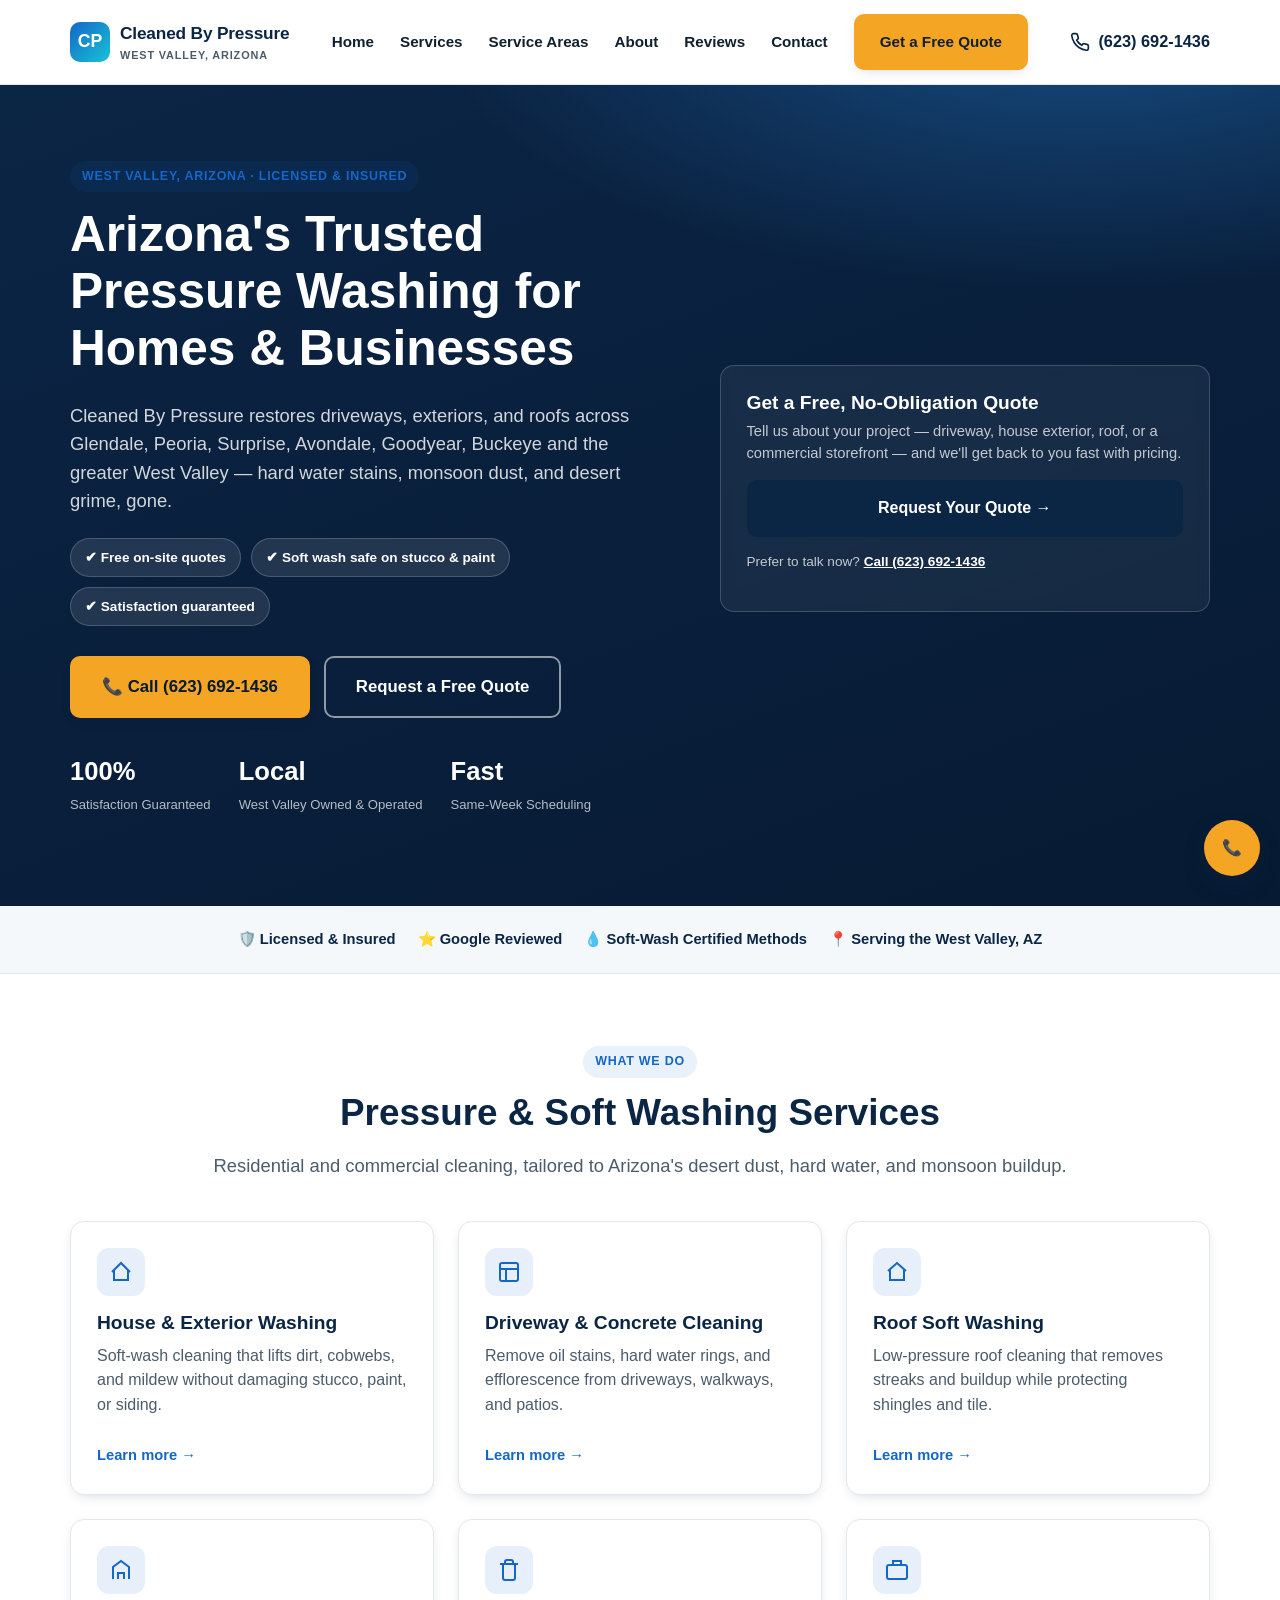
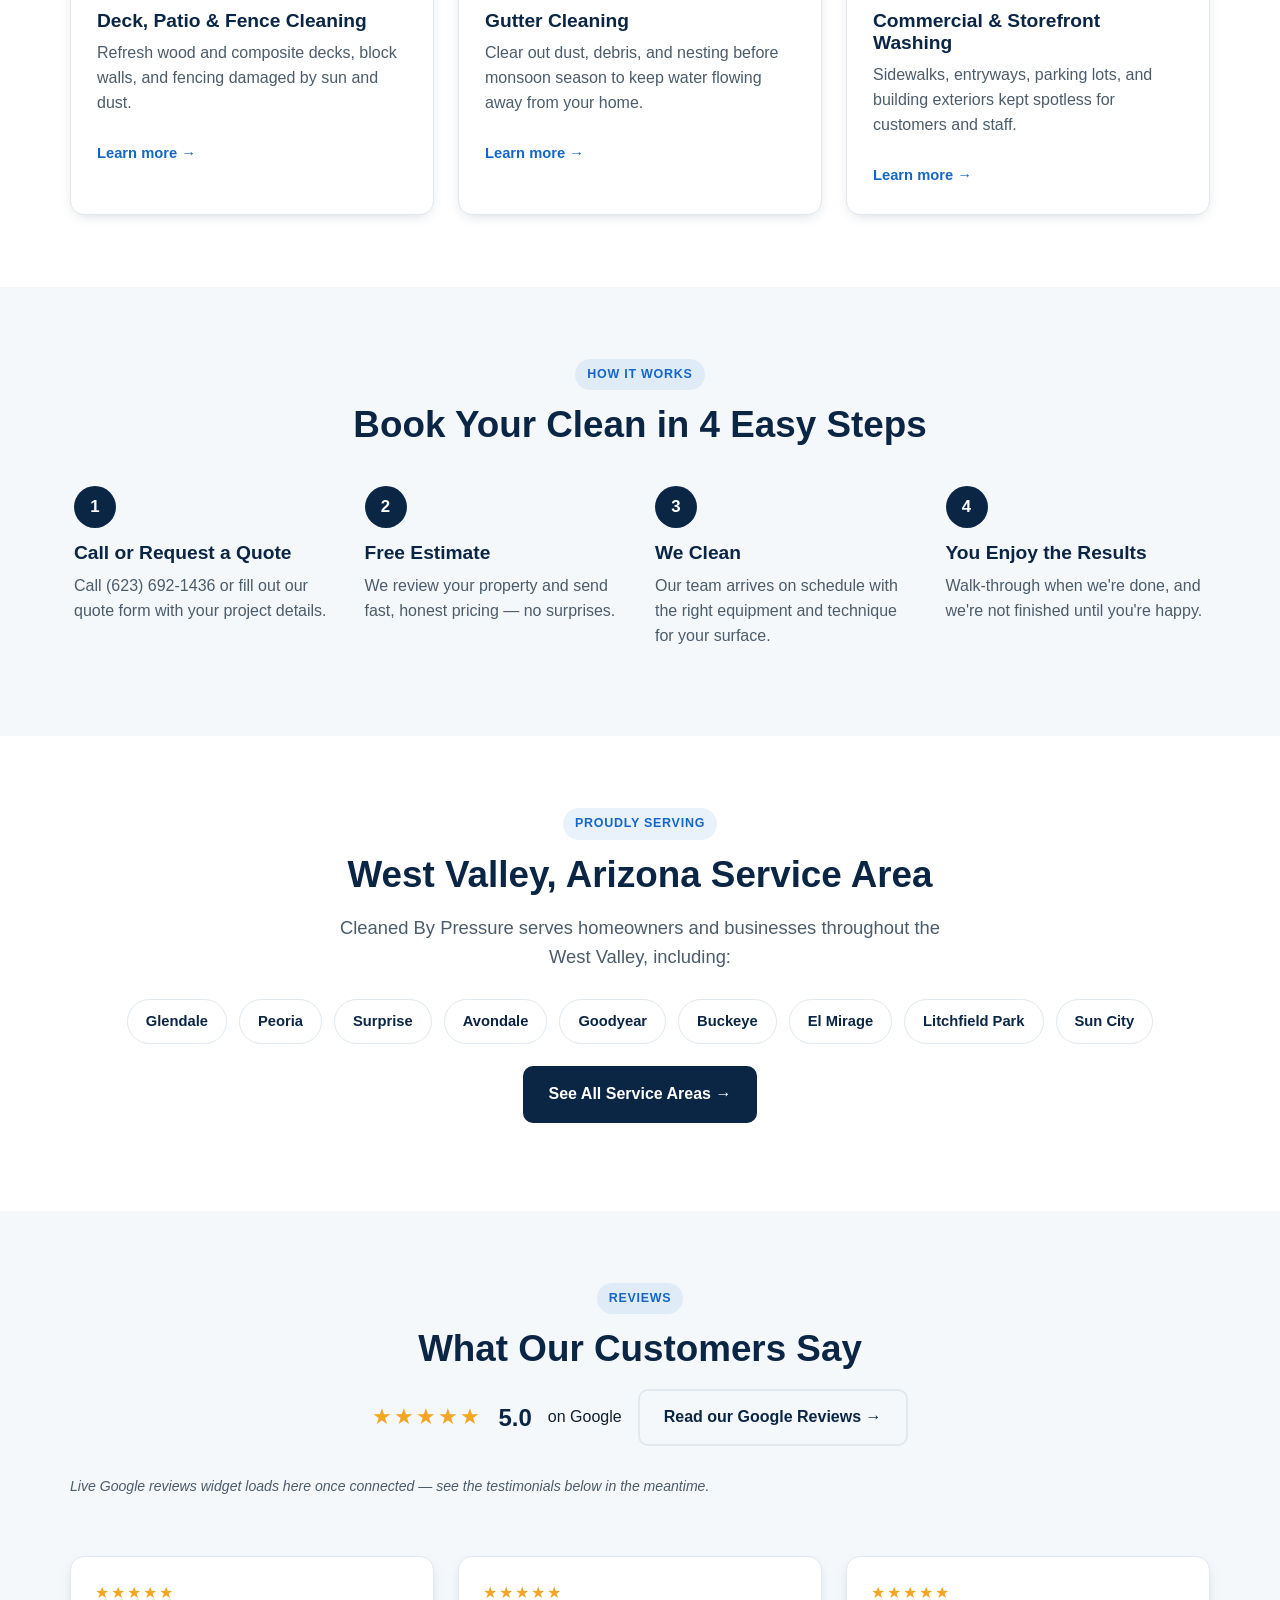
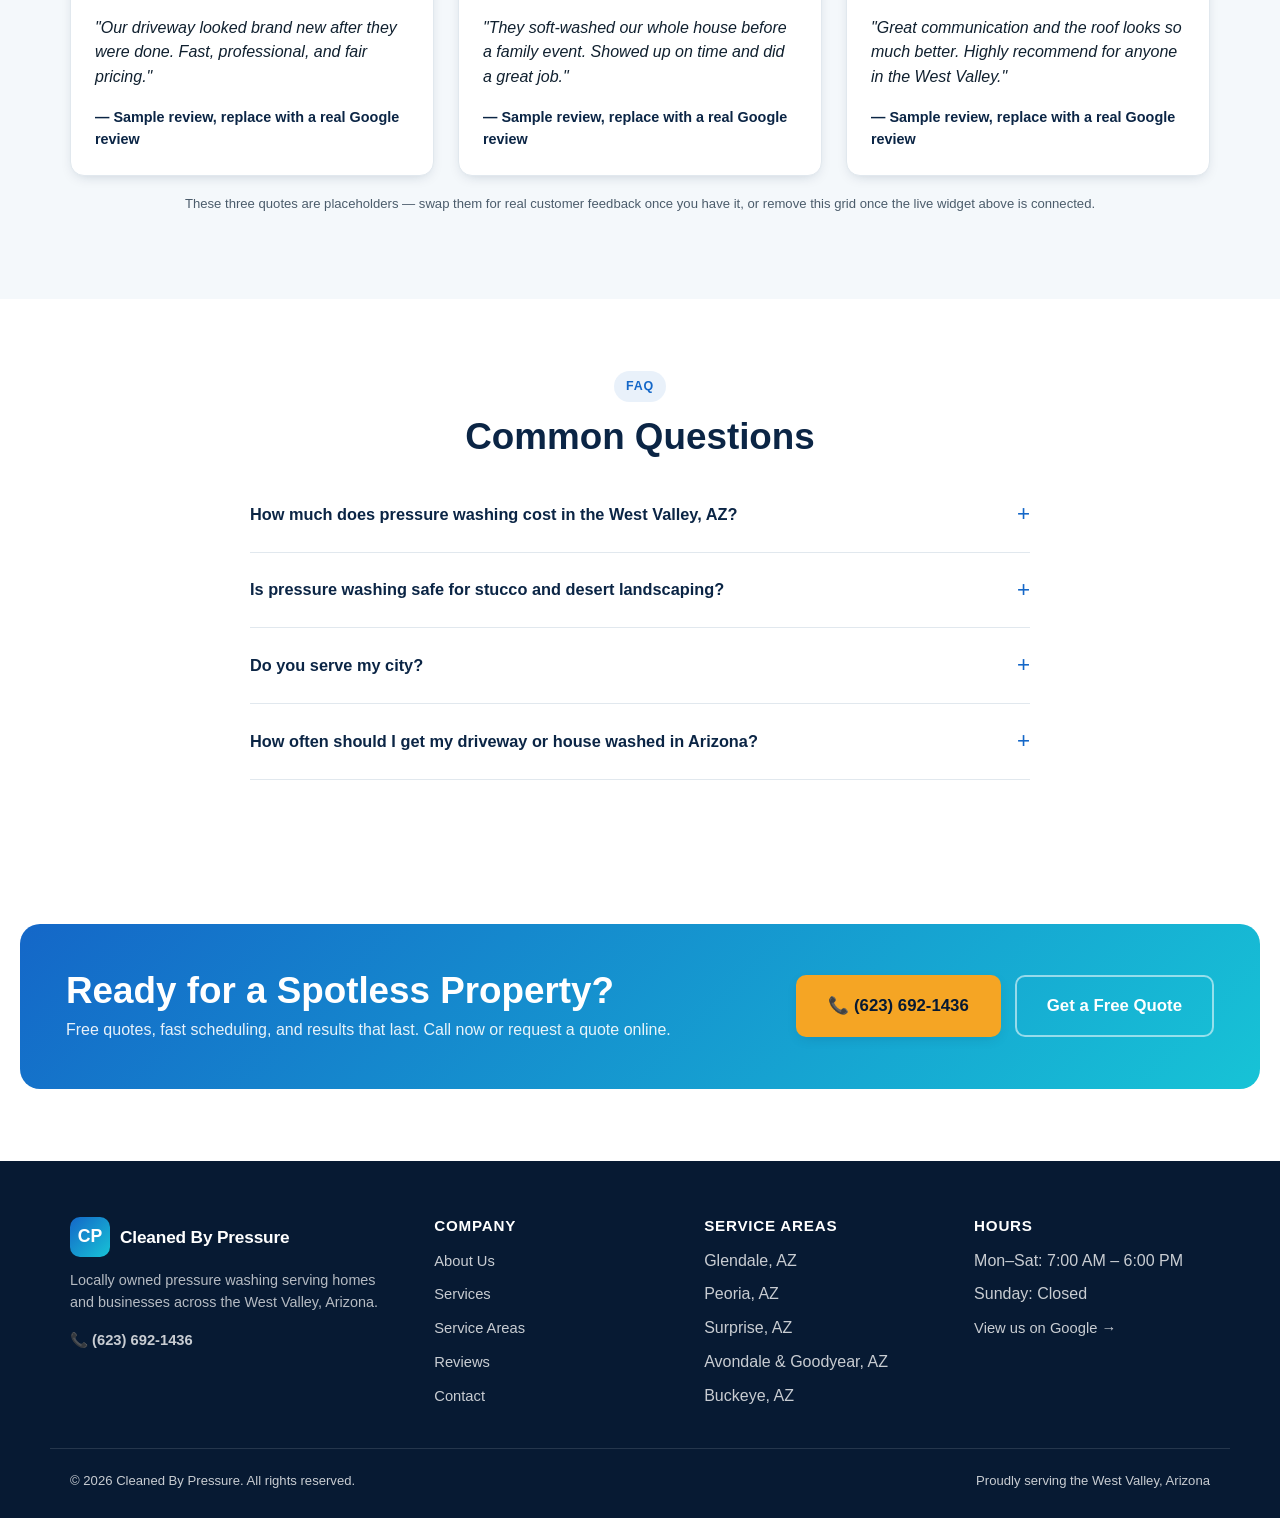
==== index.html @ 982c8e8d "Build Cleaned By Pressure website with local AZ SEO, reviews, and chat widget Multi-page static site" ====
<!DOCTYPE html>
<html lang="en">
<head>
<meta charset="UTF-8">
<meta name="viewport" content="width=device-width, initial-scale=1.0">
<title>Pressure Washing in Glendale, Peoria &amp; the West Valley, AZ | Cleaned By Pressure</title>
<meta name="description" content="Cleaned By Pressure provides house washing, driveway &amp; concrete cleaning, roof soft washing, and commercial pressure washing across Glendale, Peoria, Surprise, Avondale, Goodyear, Buckeye &amp; the West Valley, AZ. Licensed, insured, free quotes. Call (623) 692-1436.">
<link rel="canonical" href="https://cleanedbypressure.com/">
<meta property="og:type" content="website">
<meta property="og:site_name" content="Cleaned By Pressure">
<meta property="og:title" content="Pressure Washing in Glendale, Peoria &amp; the West Valley, AZ | Cleaned By Pressure">
<meta property="og:description" content="Licensed &amp; insured house washing, driveway cleaning, roof soft washing and commercial pressure washing across the West Valley, AZ. Free quotes — call (623) 692-1436.">
<meta property="og:url" content="https://cleanedbypressure.com/">
<meta name="twitter:card" content="summary">
<link rel="icon" href="data:image/svg+xml,%3Csvg xmlns='http://www.w3.org/2000/svg' viewBox='0 0 64 64'%3E%3Crect width='64' height='64' rx='14' fill='%230b2545'/%3E%3Cpath d='M20 44c4-14 8-20 12-24 4 4 8 10 12 24' stroke='%2317c3d6' stroke-width='5' fill='none' stroke-linecap='round'/%3E%3C/svg%3E">
<link rel="stylesheet" href="assets/css/style.css">
<script type="application/ld+json">
{
  "@context": "https://schema.org",
  "@type": "LocalBusiness",
  "@id": "https://cleanedbypressure.com/#business",
  "name": "Cleaned By Pressure",
  "image": "https://cleanedbypressure.com/assets/img/og-cover.jpg",
  "url": "https://cleanedbypressure.com/",
  "telephone": "+16236921436",
  "priceRange": "$$",
  "areaServed": [
    {"@type": "City", "name": "Glendale, AZ"},
    {"@type": "City", "name": "Peoria, AZ"},
    {"@type": "City", "name": "Surprise, AZ"},
    {"@type": "City", "name": "Avondale, AZ"},
    {"@type": "City", "name": "Goodyear, AZ"},
    {"@type": "City", "name": "Buckeye, AZ"},
    {"@type": "City", "name": "El Mirage, AZ"},
    {"@type": "City", "name": "Litchfield Park, AZ"},
    {"@type": "City", "name": "Sun City, AZ"}
  ],
  "address": {
    "@type": "PostalAddress",
    "addressRegion": "AZ",
    "addressCountry": "US"
  },
  "sameAs": ["https://share.google/0c6fOx63fVCieapQo"],
  "aggregateRating": {
    "@type": "AggregateRating",
    "ratingValue": "5.0",
    "reviewCount": "1"
  },
  "openingHoursSpecification": [
    {"@type": "OpeningHoursSpecification", "dayOfWeek": ["Monday","Tuesday","Wednesday","Thursday","Friday","Saturday"], "opens": "07:00", "closes": "18:00"}
  ]
}
</script>
</head>
<body>

<header class="site-header">
  <div class="wrap header-inner">
    <a class="brand" href="index.html">
      <span class="brand-mark">CP</span>
      <span class="brand-text">Cleaned By Pressure<small>West Valley, Arizona</small></span>
    </a>
    <nav class="main-nav" aria-label="Primary">
      <a href="index.html">Home</a>
      <a href="services.html">Services</a>
      <a href="service-areas.html">Service Areas</a>
      <a href="about.html">About</a>
      <a href="index.html#reviews">Reviews</a>
      <a href="contact.html">Contact</a>
      <a class="btn btn-primary" href="contact.html">Get a Free Quote</a>
    </nav>
    <div class="header-cta">
      <a class="phone-link" href="tel:+16236921436">
        <svg width="20" height="20" viewBox="0 0 24 24" fill="none" stroke="currentColor" stroke-width="2"><path d="M22 16.92v3a2 2 0 0 1-2.18 2 19.79 19.79 0 0 1-8.63-3.07 19.5 19.5 0 0 1-6-6 19.79 19.79 0 0 1-3.07-8.67A2 2 0 0 1 4.11 2h3a2 2 0 0 1 2 1.72c.127.96.362 1.903.7 2.81a2 2 0 0 1-.45 2.11L8.09 9.91a16 16 0 0 0 6 6l1.27-1.27a2 2 0 0 1 2.11-.45c.907.338 1.85.573 2.81.7A2 2 0 0 1 22 16.92z"/></svg>
        <span class="phone-text">(623) 692-1436</span>
      </a>
      <button class="nav-toggle" aria-label="Toggle menu" aria-expanded="false">
        <svg width="20" height="20" viewBox="0 0 24 24" fill="none" stroke="currentColor" stroke-width="2"><line x1="3" y1="6" x2="21" y2="6"/><line x1="3" y1="12" x2="21" y2="12"/><line x1="3" y1="18" x2="21" y2="18"/></svg>
      </button>
    </div>
  </div>
</header>

<section class="hero">
  <div class="wrap hero-grid">
    <div>
      <span class="eyebrow">West Valley, Arizona · Licensed &amp; Insured</span>
      <h1 style="color:#fff">Arizona's Trusted Pressure Washing for Homes &amp; Businesses</h1>
      <p class="lede">Cleaned By Pressure restores driveways, exteriors, and roofs across Glendale, Peoria, Surprise, Avondale, Goodyear, Buckeye and the greater West Valley — hard water stains, monsoon dust, and desert grime, gone.</p>
      <div class="hero-badges">
        <span class="hero-badge">✔ Free on-site quotes</span>
        <span class="hero-badge">✔ Soft wash safe on stucco &amp; paint</span>
        <span class="hero-badge">✔ Satisfaction guaranteed</span>
      </div>
      <div class="hero-actions">
        <a class="btn btn-primary btn-lg" href="tel:+16236921436">📞 Call (623) 692-1436</a>
        <a class="btn btn-outline btn-lg" href="contact.html">Request a Free Quote</a>
      </div>
      <div class="hero-stats">
        <div class="hero-stat"><b>100%</b><span>Satisfaction Guaranteed</span></div>
        <div class="hero-stat"><b>Local</b><span>West Valley Owned &amp; Operated</span></div>
        <div class="hero-stat"><b>Fast</b><span>Same-Week Scheduling</span></div>
      </div>
    </div>
    <div class="hero-panel">
      <h3>Get a Free, No-Obligation Quote</h3>
      <p>Tell us about your project — driveway, house exterior, roof, or a commercial storefront — and we'll get back to you fast with pricing.</p>
      <a class="btn btn-navy btn-block" href="contact.html">Request Your Quote →</a>
      <p style="margin-top:14px;font-size:.85rem">Prefer to talk now? <a href="tel:+16236921436" style="color:#fff;font-weight:700;text-decoration:underline">Call (623) 692-1436</a></p>
    </div>
  </div>
</section>

<div class="trust-strip">
  <div class="wrap">
    <span class="trust-item">🛡️ Licensed &amp; Insured</span>
    <span class="trust-item">⭐ Google Reviewed</span>
    <span class="trust-item">💧 Soft-Wash Certified Methods</span>
    <span class="trust-item">📍 Serving the West Valley, AZ</span>
  </div>
</div>

<section id="services">
  <div class="wrap">
    <div class="center">
      <span class="eyebrow">What We Do</span>
      <h2>Pressure &amp; Soft Washing Services</h2>
      <p class="lede">Residential and commercial cleaning, tailored to Arizona's desert dust, hard water, and monsoon buildup.</p>
    </div>
    <div class="grid-3">
      <div class="card">
        <div class="icon"><svg width="24" height="24" viewBox="0 0 24 24" fill="none" stroke="currentColor" stroke-width="2"><path d="M3 12l9-9 9 9M5 10v10h14V10"/></svg></div>
        <h3>House &amp; Exterior Washing</h3>
        <p>Soft-wash cleaning that lifts dirt, cobwebs, and mildew without damaging stucco, paint, or siding.</p>
        <a class="card-link" href="services.html#house-washing">Learn more →</a>
      </div>
      <div class="card">
        <div class="icon"><svg width="24" height="24" viewBox="0 0 24 24" fill="none" stroke="currentColor" stroke-width="2"><rect x="3" y="3" width="18" height="18" rx="2"/><path d="M3 9h18M9 21V9"/></svg></div>
        <h3>Driveway &amp; Concrete Cleaning</h3>
        <p>Remove oil stains, hard water rings, and efflorescence from driveways, walkways, and patios.</p>
        <a class="card-link" href="services.html#driveway-concrete">Learn more →</a>
      </div>
      <div class="card">
        <div class="icon"><svg width="24" height="24" viewBox="0 0 24 24" fill="none" stroke="currentColor" stroke-width="2"><path d="M3 11l9-8 9 8"/><path d="M5 10v10h14V10"/></svg></div>
        <h3>Roof Soft Washing</h3>
        <p>Low-pressure roof cleaning that removes streaks and buildup while protecting shingles and tile.</p>
        <a class="card-link" href="services.html#roof-washing">Learn more →</a>
      </div>
      <div class="card">
        <div class="icon"><svg width="24" height="24" viewBox="0 0 24 24" fill="none" stroke="currentColor" stroke-width="2"><path d="M4 21V9l8-6 8 6v12"/><path d="M9 21v-6h6v6"/></svg></div>
        <h3>Deck, Patio &amp; Fence Cleaning</h3>
        <p>Refresh wood and composite decks, block walls, and fencing damaged by sun and dust.</p>
        <a class="card-link" href="services.html#deck-patio-fence">Learn more →</a>
      </div>
      <div class="card">
        <div class="icon"><svg width="24" height="24" viewBox="0 0 24 24" fill="none" stroke="currentColor" stroke-width="2"><path d="M3 6h18M6 6v14a2 2 0 002 2h8a2 2 0 002-2V6M8 6V4a2 2 0 012-2h4a2 2 0 012 2v2"/></svg></div>
        <h3>Gutter Cleaning</h3>
        <p>Clear out dust, debris, and nesting before monsoon season to keep water flowing away from your home.</p>
        <a class="card-link" href="services.html#gutter-cleaning">Learn more →</a>
      </div>
      <div class="card">
        <div class="icon"><svg width="24" height="24" viewBox="0 0 24 24" fill="none" stroke="currentColor" stroke-width="2"><rect x="2" y="7" width="20" height="14" rx="2"/><path d="M16 3H8v4h8V3z"/></svg></div>
        <h3>Commercial &amp; Storefront Washing</h3>
        <p>Sidewalks, entryways, parking lots, and building exteriors kept spotless for customers and staff.</p>
        <a class="card-link" href="services.html#commercial">Learn more →</a>
      </div>
    </div>
  </div>
</section>

<section class="section-alt">
  <div class="wrap">
    <div class="center">
      <span class="eyebrow">How It Works</span>
      <h2>Book Your Clean in 4 Easy Steps</h2>
    </div>
    <div class="steps">
      <div class="step"><div class="num">1</div><h3>Call or Request a Quote</h3><p>Call (623) 692-1436 or fill out our quote form with your project details.</p></div>
      <div class="step"><div class="num">2</div><h3>Free Estimate</h3><p>We review your property and send fast, honest pricing — no surprises.</p></div>
      <div class="step"><div class="num">3</div><h3>We Clean</h3><p>Our team arrives on schedule with the right equipment and technique for your surface.</p></div>
      <div class="step"><div class="num">4</div><h3>You Enjoy the Results</h3><p>Walk-through when we're done, and we're not finished until you're happy.</p></div>
    </div>
  </div>
</section>

<section id="areas">
  <div class="wrap center">
    <span class="eyebrow">Proudly Serving</span>
    <h2>West Valley, Arizona Service Area</h2>
    <p class="lede" style="max-width:640px;margin:0 auto">Cleaned By Pressure serves homeowners and businesses throughout the West Valley, including:</p>
    <div class="area-list" style="justify-content:center">
      <span class="area-chip">Glendale</span>
      <span class="area-chip">Peoria</span>
      <span class="area-chip">Surprise</span>
      <span class="area-chip">Avondale</span>
      <span class="area-chip">Goodyear</span>
      <span class="area-chip">Buckeye</span>
      <span class="area-chip">El Mirage</span>
      <span class="area-chip">Litchfield Park</span>
      <span class="area-chip">Sun City</span>
    </div>
    <p style="margin-top:22px"><a class="btn btn-navy" href="service-areas.html">See All Service Areas →</a></p>
  </div>
</section>

<section id="reviews" class="section-alt">
  <div class="wrap">
    <div class="center">
      <span class="eyebrow">Reviews</span>
      <h2>What Our Customers Say</h2>
    </div>
    <div class="reviews-summary center" style="justify-content:center">
      <span class="stars">★★★★★</span>
      <span class="score">5.0</span>
      <span>on Google</span>
      <a class="btn btn-outline" style="color:var(--navy);border-color:var(--line)" href="https://share.google/0c6fOx63fVCieapQo" target="_blank" rel="noopener">Read our Google Reviews →</a>
    </div>

    <!-- Live Google Reviews widget mounts here once ELFSIGHT_WIDGET_ID is
         set in assets/js/config.js. See README.md for setup steps. -->
    <div id="google-reviews-widget"></div>

    <div class="grid-3">
      <div class="testimonial">
        <div class="stars">★★★★★</div>
        <p>"Our driveway looked brand new after they were done. Fast, professional, and fair pricing."</p>
        <div class="who">— Sample review, replace with a real Google review</div>
      </div>
      <div class="testimonial">
        <div class="stars">★★★★★</div>
        <p>"They soft-washed our whole house before a family event. Showed up on time and did a great job."</p>
        <div class="who">— Sample review, replace with a real Google review</div>
      </div>
      <div class="testimonial">
        <div class="stars">★★★★★</div>
        <p>"Great communication and the roof looks so much better. Highly recommend for anyone in the West Valley."</p>
        <div class="who">— Sample review, replace with a real Google review</div>
      </div>
    </div>
    <p class="form-note center" style="margin-top:18px">These three quotes are placeholders — swap them for real customer feedback once you have it, or remove this grid once the live widget above is connected.</p>
  </div>
</section>

<section id="faq">
  <div class="wrap" style="max-width:820px">
    <div class="center">
      <span class="eyebrow">FAQ</span>
      <h2>Common Questions</h2>
    </div>
    <div data-faq-item class="faq-item">
      <details>
        <summary>How much does pressure washing cost in the West Valley, AZ?</summary>
        <p data-faq-answer>Pricing depends on the size of the area and the service — driveways, house exteriors, and roofs are all priced differently. Call (623) 692-1436 or request a free quote and we'll give you honest, upfront pricing before any work begins.</p>
      </details>
    </div>
    <div data-faq-item class="faq-item">
      <details>
        <summary>Is pressure washing safe for stucco and desert landscaping?</summary>
        <p data-faq-answer>Yes. We use soft-wash, low-pressure techniques on stucco, paint, and delicate surfaces, and we take care around desert landscaping and irrigation to avoid damage.</p>
      </details>
    </div>
    <div data-faq-item class="faq-item">
      <details>
        <summary>Do you serve my city?</summary>
        <p data-faq-answer>We serve Glendale, Peoria, Surprise, Avondale, Goodyear, Buckeye, El Mirage, Litchfield Park, Sun City and surrounding West Valley communities. Not sure if you're in range? Call (623) 692-1436 and ask.</p>
      </details>
    </div>
    <div data-faq-item class="faq-item">
      <details>
        <summary>How often should I get my driveway or house washed in Arizona?</summary>
        <p data-faq-answer>Most West Valley homes benefit from an exterior wash once or twice a year, and before monsoon season, to remove dust, hard water spots, and buildup before it sets in.</p>
      </details>
    </div>
  </div>
</section>

<section>
  <div class="cta-band">
    <div>
      <h2>Ready for a Spotless Property?</h2>
      <p>Free quotes, fast scheduling, and results that last. Call now or request a quote online.</p>
    </div>
    <div style="display:flex;gap:14px;flex-wrap:wrap">
      <a class="btn btn-primary btn-lg" href="tel:+16236921436">📞 (623) 692-1436</a>
      <a class="btn btn-outline btn-lg" href="contact.html">Get a Free Quote</a>
    </div>
  </div>
</section>

<footer class="site-footer">
  <div class="wrap footer-grid">
    <div>
      <div class="brand" style="margin-bottom:12px">
        <span class="brand-mark">CP</span>
        <span class="brand-text" style="color:#fff">Cleaned By Pressure</span>
      </div>
      <p style="color:rgba(255,255,255,.7);font-size:.9rem">Locally owned pressure washing serving homes and businesses across the West Valley, Arizona.</p>
      <p style="font-weight:700"><a href="tel:+16236921436">📞 (623) 692-1436</a></p>
    </div>
    <div>
      <h4>Company</h4>
      <ul>
        <li><a href="about.html">About Us</a></li>
        <li><a href="services.html">Services</a></li>
        <li><a href="service-areas.html">Service Areas</a></li>
        <li><a href="index.html#reviews">Reviews</a></li>
        <li><a href="contact.html">Contact</a></li>
      </ul>
    </div>
    <div>
      <h4>Service Areas</h4>
      <ul>
        <li>Glendale, AZ</li>
        <li>Peoria, AZ</li>
        <li>Surprise, AZ</li>
        <li>Avondale &amp; Goodyear, AZ</li>
        <li>Buckeye, AZ</li>
      </ul>
    </div>
    <div>
      <h4>Hours</h4>
      <ul>
        <li>Mon–Sat: 7:00 AM – 6:00 PM</li>
        <li>Sunday: Closed</li>
        <li><a href="https://share.google/0c6fOx63fVCieapQo" target="_blank" rel="noopener">View us on Google →</a></li>
      </ul>
    </div>
  </div>
  <div class="wrap footer-bottom">
    <span>© <span id="year"></span> Cleaned By Pressure. All rights reserved.</span>
    <span>Proudly serving the West Valley, Arizona</span>
  </div>
</footer>

<div class="sticky-call">
  <div class="row">
    <a class="btn btn-primary" href="tel:+16236921436">📞 Call Now</a>
    <a class="btn btn-navy" href="sms:+16236921436">💬 Text Us</a>
  </div>
</div>
<div class="fab-stack">
  <a class="fab fab-call" href="tel:+16236921436" aria-label="Call Cleaned By Pressure">📞</a>
</div>

<script src="assets/js/config.js"></script>
<script src="assets/js/main.js"></script>
</body>
</html>
---- assets/css/style.css ----
/* Cleaned By Pressure — main stylesheet */

:root {
  --navy: #0b2545;
  --navy-dark: #071a33;
  --blue: #1467c8;
  --blue-bright: #2f9bff;
  --cyan: #17c3d6;
  --ink: #10202f;
  --ink-soft: #4b5c6b;
  --paper: #ffffff;
  --paper-soft: #f4f8fb;
  --line: #e1e8ee;
  --amber: #f5a524;
  --radius: 14px;
  --shadow: 0 12px 30px -14px rgba(11, 37, 69, 0.35);
  --shadow-sm: 0 4px 14px -6px rgba(11, 37, 69, 0.25);
  --maxw: 1180px;
  --font: -apple-system, BlinkMacSystemFont, "Segoe UI", Roboto, Helvetica, Arial, sans-serif;
}

* { box-sizing: border-box; }
html { scroll-behavior: smooth; }
body {
  margin: 0;
  font-family: var(--font);
  color: var(--ink);
  background: var(--paper);
  line-height: 1.55;
  -webkit-font-smoothing: antialiased;
}
img { max-width: 100%; display: block; }
a { color: inherit; }
.wrap { max-width: var(--maxw); margin: 0 auto; padding: 0 20px; }
section { padding: 72px 0; }
h1, h2, h3, h4 { line-height: 1.15; margin: 0 0 .5em; font-weight: 800; color: var(--navy); }
h1 { font-size: clamp(2rem, 4.5vw, 3.1rem); }
h2 { font-size: clamp(1.6rem, 3vw, 2.3rem); }
h3 { font-size: 1.2rem; }
p { margin: 0 0 1em; color: var(--ink-soft); }
.lede { font-size: 1.15rem; color: var(--ink-soft); }
.center { text-align: center; }
.eyebrow {
  display: inline-block; font-weight: 700; letter-spacing: .06em; text-transform: uppercase;
  font-size: .78rem; color: var(--blue); background: rgba(20,103,200,.09);
  padding: 6px 12px; border-radius: 999px; margin-bottom: 14px;
}

/* Buttons */
.btn {
  display: inline-flex; align-items: center; gap: 8px; justify-content: center;
  font-weight: 700; text-decoration: none; border-radius: 10px; padding: 14px 24px;
  border: 2px solid transparent; cursor: pointer; font-size: 1rem; transition: transform .15s ease, box-shadow .15s ease, background .15s ease;
}
.btn:active { transform: translateY(1px); }
.btn-primary { background: var(--amber); color: var(--navy-dark); box-shadow: var(--shadow-sm); }
.btn-primary:hover { background: #ffb437; }
.btn-outline { background: transparent; color: var(--paper); border-color: rgba(255,255,255,.55); }
.btn-outline:hover { background: rgba(255,255,255,.12); }
.btn-navy { background: var(--navy); color: #fff; }
.btn-navy:hover { background: var(--navy-dark); }
.btn-block { width: 100%; }
.btn-lg { padding: 16px 30px; font-size: 1.05rem; }

/* Header */
.site-header {
  position: sticky; top: 0; z-index: 50; background: var(--paper);
  border-bottom: 1px solid var(--line);
}
.header-inner { display: flex; align-items: center; justify-content: space-between; gap: 20px; padding: 14px 20px; }
.brand { display: flex; align-items: center; gap: 10px; text-decoration: none; }
.brand-mark {
  width: 40px; height: 40px; border-radius: 10px; background: linear-gradient(135deg, var(--blue), var(--cyan));
  display: flex; align-items: center; justify-content: center; color: #fff; font-weight: 800; font-size: 1.1rem;
  flex-shrink: 0;
}
.brand-text { font-weight: 800; color: var(--navy); font-size: 1.08rem; letter-spacing: -.01em; }
.brand-text small { display: block; font-weight: 600; color: var(--ink-soft); font-size: .68rem; text-transform: uppercase; letter-spacing: .08em; }

nav.main-nav { display: flex; align-items: center; gap: 26px; }
nav.main-nav a { text-decoration: none; font-weight: 600; color: var(--ink); font-size: .95rem; }
nav.main-nav a:hover { color: var(--blue); }
.header-cta { display: flex; align-items: center; gap: 14px; }
.phone-link {
  display: inline-flex; align-items: center; gap: 8px; font-weight: 800; color: var(--navy);
  text-decoration: none; font-size: 1.02rem; white-space: nowrap;
}
.phone-link svg { flex-shrink: 0; }
.nav-toggle { display: none; }

@media (max-width: 880px) {
  nav.main-nav { position: fixed; inset: 62px 0 0 0; background: var(--paper); flex-direction: column; align-items: flex-start;
    padding: 22px 24px; gap: 18px; transform: translateX(100%); transition: transform .25s ease; overflow-y: auto; }
  nav.main-nav.open { transform: translateX(0); }
  .nav-toggle { display: inline-flex; align-items: center; justify-content: center; width: 42px; height: 42px; border-radius: 8px;
    border: 1px solid var(--line); background: var(--paper); cursor: pointer; }
  .header-cta .phone-text { display: none; }
}

/* Hero */
.hero {
  background: radial-gradient(1100px 480px at 85% -10%, rgba(47,155,255,.35), transparent 60%), linear-gradient(160deg, var(--navy) 0%, var(--navy-dark) 100%);
  color: #fff; padding: 76px 0 90px; position: relative; overflow: hidden;
}
.hero-grid { display: grid; grid-template-columns: 1.1fr .9fr; gap: 50px; align-items: center; }
@media (max-width: 940px) { .hero-grid { grid-template-columns: 1fr; } }
.hero p.lede { color: rgba(255,255,255,.82); }
.hero-badges { display: flex; flex-wrap: wrap; gap: 10px; margin: 22px 0 30px; }
.hero-badge {
  display: inline-flex; align-items: center; gap: 7px; background: rgba(255,255,255,.1);
  border: 1px solid rgba(255,255,255,.18); padding: 8px 14px; border-radius: 999px; font-size: .85rem; font-weight: 600;
}
.hero-actions { display: flex; flex-wrap: wrap; gap: 14px; }
.hero-stats { display: flex; gap: 28px; margin-top: 34px; flex-wrap: wrap; }
.hero-stat b { display: block; font-size: 1.6rem; color: #fff; }
.hero-stat span { font-size: .82rem; color: rgba(255,255,255,.7); }
.hero-panel {
  background: rgba(255,255,255,.06); border: 1px solid rgba(255,255,255,.18); border-radius: var(--radius);
  padding: 26px; backdrop-filter: blur(6px);
}
.hero-panel h3 { color: #fff; margin-bottom: 6px; }
.hero-panel p { color: rgba(255,255,255,.75); font-size: .92rem; }

/* Trust strip */
.trust-strip { background: var(--paper-soft); padding: 22px 0; border-bottom: 1px solid var(--line); }
.trust-strip .wrap { display: flex; flex-wrap: wrap; gap: 22px; justify-content: center; align-items: center; }
.trust-item { display: flex; align-items: center; gap: 8px; font-weight: 700; color: var(--navy); font-size: .92rem; }

/* Cards / grids */
.grid-3 { display: grid; grid-template-columns: repeat(3, 1fr); gap: 24px; margin-top: 40px; }
.grid-4 { display: grid; grid-template-columns: repeat(4, 1fr); gap: 20px; margin-top: 40px; }
@media (max-width: 940px) { .grid-3 { grid-template-columns: repeat(2, 1fr); } .grid-4 { grid-template-columns: repeat(2, 1fr); } }
@media (max-width: 620px) { .grid-3, .grid-4 { grid-template-columns: 1fr; } }

.card {
  background: var(--paper); border: 1px solid var(--line); border-radius: var(--radius); padding: 26px;
  box-shadow: var(--shadow-sm); transition: transform .15s ease, box-shadow .15s ease;
}
.card:hover { transform: translateY(-3px); box-shadow: var(--shadow); }
.card .icon {
  width: 48px; height: 48px; border-radius: 12px; background: rgba(20,103,200,.1); color: var(--blue);
  display: flex; align-items: center; justify-content: center; margin-bottom: 16px;
}
.card ul { margin: 10px 0 0; padding-left: 18px; color: var(--ink-soft); font-size: .92rem; }
.card ul li { margin-bottom: 4px; }
.card a.card-link { display: inline-flex; align-items: center; gap: 6px; margin-top: 10px; font-weight: 700; color: var(--blue); text-decoration: none; font-size: .92rem; }

.section-alt { background: var(--paper-soft); }

/* Steps */
.steps { display: grid; grid-template-columns: repeat(4, 1fr); gap: 22px; margin-top: 40px; counter-reset: step; }
@media (max-width: 780px) { .steps { grid-template-columns: repeat(2, 1fr); } }
@media (max-width: 480px) { .steps { grid-template-columns: 1fr; } }
.step { position: relative; padding-left: 4px; }
.step .num {
  width: 42px; height: 42px; border-radius: 50%; background: var(--navy); color: #fff; font-weight: 800;
  display: flex; align-items: center; justify-content: center; margin-bottom: 14px; font-size: 1.05rem;
}

/* Service areas */
.area-list { display: flex; flex-wrap: wrap; gap: 12px; margin-top: 28px; }
.area-chip {
  background: var(--paper); border: 1px solid var(--line); border-radius: 999px; padding: 10px 18px;
  font-weight: 700; color: var(--navy); font-size: .92rem;
}

/* Reviews */
.reviews-summary { display: flex; align-items: center; gap: 16px; flex-wrap: wrap; margin-bottom: 26px; }
.stars { color: var(--amber); font-size: 1.4rem; letter-spacing: 2px; }
.reviews-summary .score { font-weight: 800; font-size: 1.5rem; color: var(--navy); }
#google-reviews-widget:empty::before {
  content: "Live Google reviews widget loads here once connected — see the testimonials below in the meantime.";
  display: block; color: var(--ink-soft); font-size: .88rem; font-style: italic; padding: 4px 0 18px;
}
.testimonial { background: var(--paper); border: 1px solid var(--line); border-radius: var(--radius); padding: 24px; box-shadow: var(--shadow-sm); }
.testimonial .stars { font-size: 1rem; margin-bottom: 10px; }
.testimonial p { font-style: italic; color: var(--ink); }
.testimonial .who { font-weight: 700; color: var(--navy); font-size: .9rem; margin-top: 10px; }

/* FAQ */
.faq-item { border-bottom: 1px solid var(--line); padding: 20px 0; }
.faq-item summary { font-weight: 700; color: var(--navy); cursor: pointer; font-size: 1.02rem; list-style: none; display: flex; justify-content: space-between; align-items: center; gap: 12px; }
.faq-item summary::-webkit-details-marker { display: none; }
.faq-item summary::after { content: "+"; font-size: 1.4rem; color: var(--blue); font-weight: 400; }
.faq-item[open] summary::after { content: "\2212"; }
.faq-item p { margin-top: 12px; }

/* CTA band */
.cta-band {
  background: linear-gradient(135deg, var(--blue), var(--cyan)); color: #fff; border-radius: 20px; padding: 46px;
  display: flex; justify-content: space-between; align-items: center; gap: 26px; flex-wrap: wrap; margin: 0 20px;
}
.cta-band h2 { color: #fff; margin-bottom: 6px; }
.cta-band p { color: rgba(255,255,255,.9); margin: 0; }

/* Forms */
.form-card { background: var(--paper); border: 1px solid var(--line); border-radius: var(--radius); padding: 30px; box-shadow: var(--shadow); }
.form-row { display: grid; grid-template-columns: 1fr 1fr; gap: 16px; }
@media (max-width: 620px) { .form-row { grid-template-columns: 1fr; } }
.field { margin-bottom: 16px; }
.field label { display: block; font-weight: 700; font-size: .88rem; color: var(--navy); margin-bottom: 6px; }
.field input, .field select, .field textarea {
  width: 100%; padding: 12px 14px; border: 1.5px solid var(--line); border-radius: 9px; font-size: .96rem; font-family: inherit; background: #fff;
}
.field input:focus, .field select:focus, .field textarea:focus { outline: none; border-color: var(--blue); }
.form-note { font-size: .82rem; color: var(--ink-soft); }

/* Footer */
footer.site-footer { background: var(--navy-dark); color: rgba(255,255,255,.78); padding: 56px 0 26px; }
.footer-grid { display: grid; grid-template-columns: 1.4fr 1fr 1fr 1fr; gap: 34px; }
@media (max-width: 780px) { .footer-grid { grid-template-columns: 1fr 1fr; } }
@media (max-width: 480px) { .footer-grid { grid-template-columns: 1fr; } }
footer.site-footer h4 { color: #fff; font-size: .95rem; text-transform: uppercase; letter-spacing: .05em; margin-bottom: 14px; }
footer.site-footer a { color: rgba(255,255,255,.78); text-decoration: none; font-size: .92rem; }
footer.site-footer a:hover { color: #fff; }
footer.site-footer ul { list-style: none; margin: 0; padding: 0; display: flex; flex-direction: column; gap: 9px; }
.footer-bottom { border-top: 1px solid rgba(255,255,255,.12); margin-top: 40px; padding-top: 22px; font-size: .82rem; display: flex; justify-content: space-between; flex-wrap: wrap; gap: 10px; }

/* Sticky call bar (mobile) */
.sticky-call {
  position: fixed; left: 0; right: 0; bottom: 0; z-index: 60; display: none;
  background: var(--navy-dark); padding: 10px 14px; box-shadow: 0 -6px 18px rgba(0,0,0,.2);
}
.sticky-call .row { display: flex; gap: 10px; }
.sticky-call .btn { flex: 1; padding: 13px 10px; font-size: .92rem; }
@media (max-width: 780px) { .sticky-call { display: block; } body { padding-bottom: 70px; } }

/* Floating action buttons (desktop) */
.fab-stack { position: fixed; right: 20px; bottom: 24px; z-index: 55; display: flex; flex-direction: column; gap: 12px; align-items: flex-end; }
.fab {
  width: 56px; height: 56px; border-radius: 50%; display: flex; align-items: center; justify-content: center;
  color: #fff; text-decoration: none; box-shadow: 0 10px 24px -8px rgba(11,37,69,.5); font-weight: 700;
}
.fab-call { background: var(--amber); color: var(--navy-dark); }
@media (max-width: 780px) { .fab-call { display: none; } }

/* Breadcrumb / page hero (interior pages) */
.page-hero { background: linear-gradient(160deg, var(--navy), var(--navy-dark)); color: #fff; padding: 54px 0; }
.page-hero p { color: rgba(255,255,255,.8); max-width: 720px; }
.crumbs { font-size: .82rem; color: rgba(255,255,255,.6); margin-bottom: 12px; }
.crumbs a { color: rgba(255,255,255,.8); text-decoration: none; }

/* Utility */
.mt-0 { margin-top: 0; }
.text-center { text-align: center; }
.badge-list { display: flex; gap: 10px; flex-wrap: wrap; margin-top: 18px; }
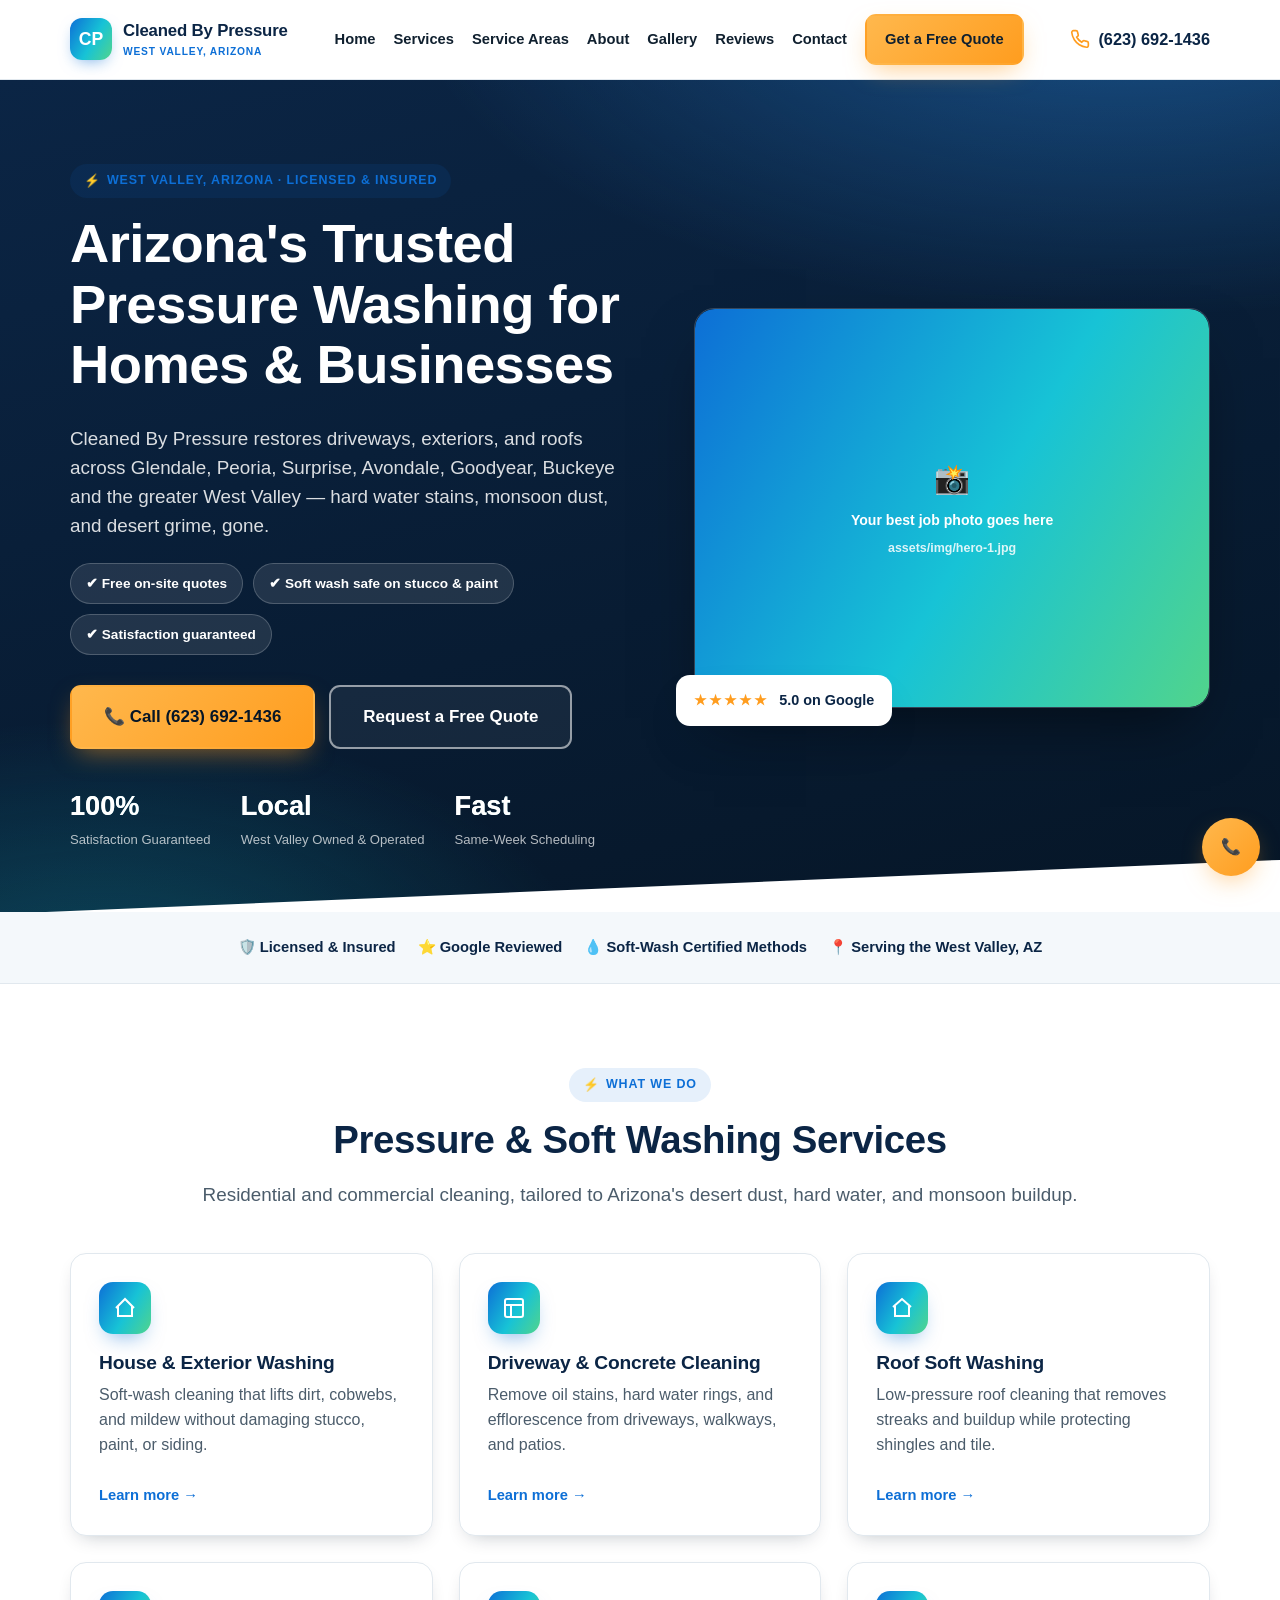
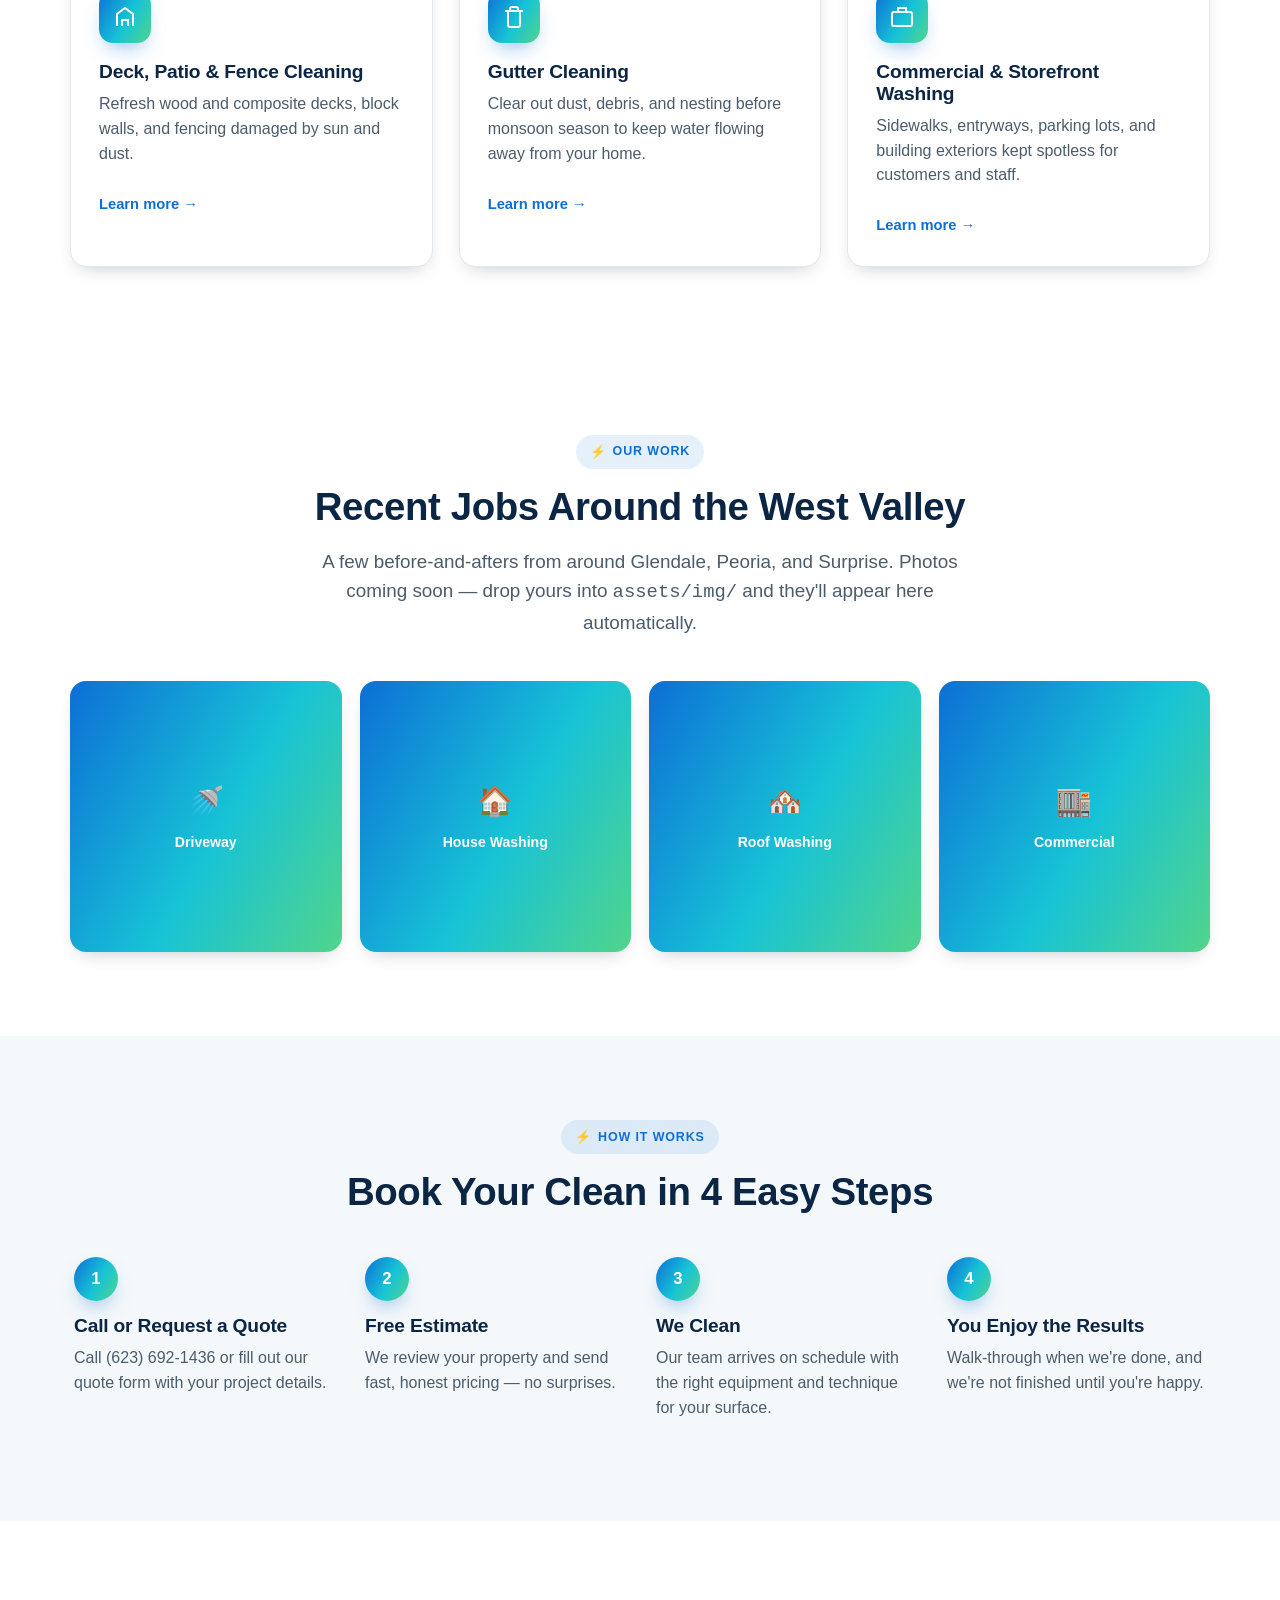
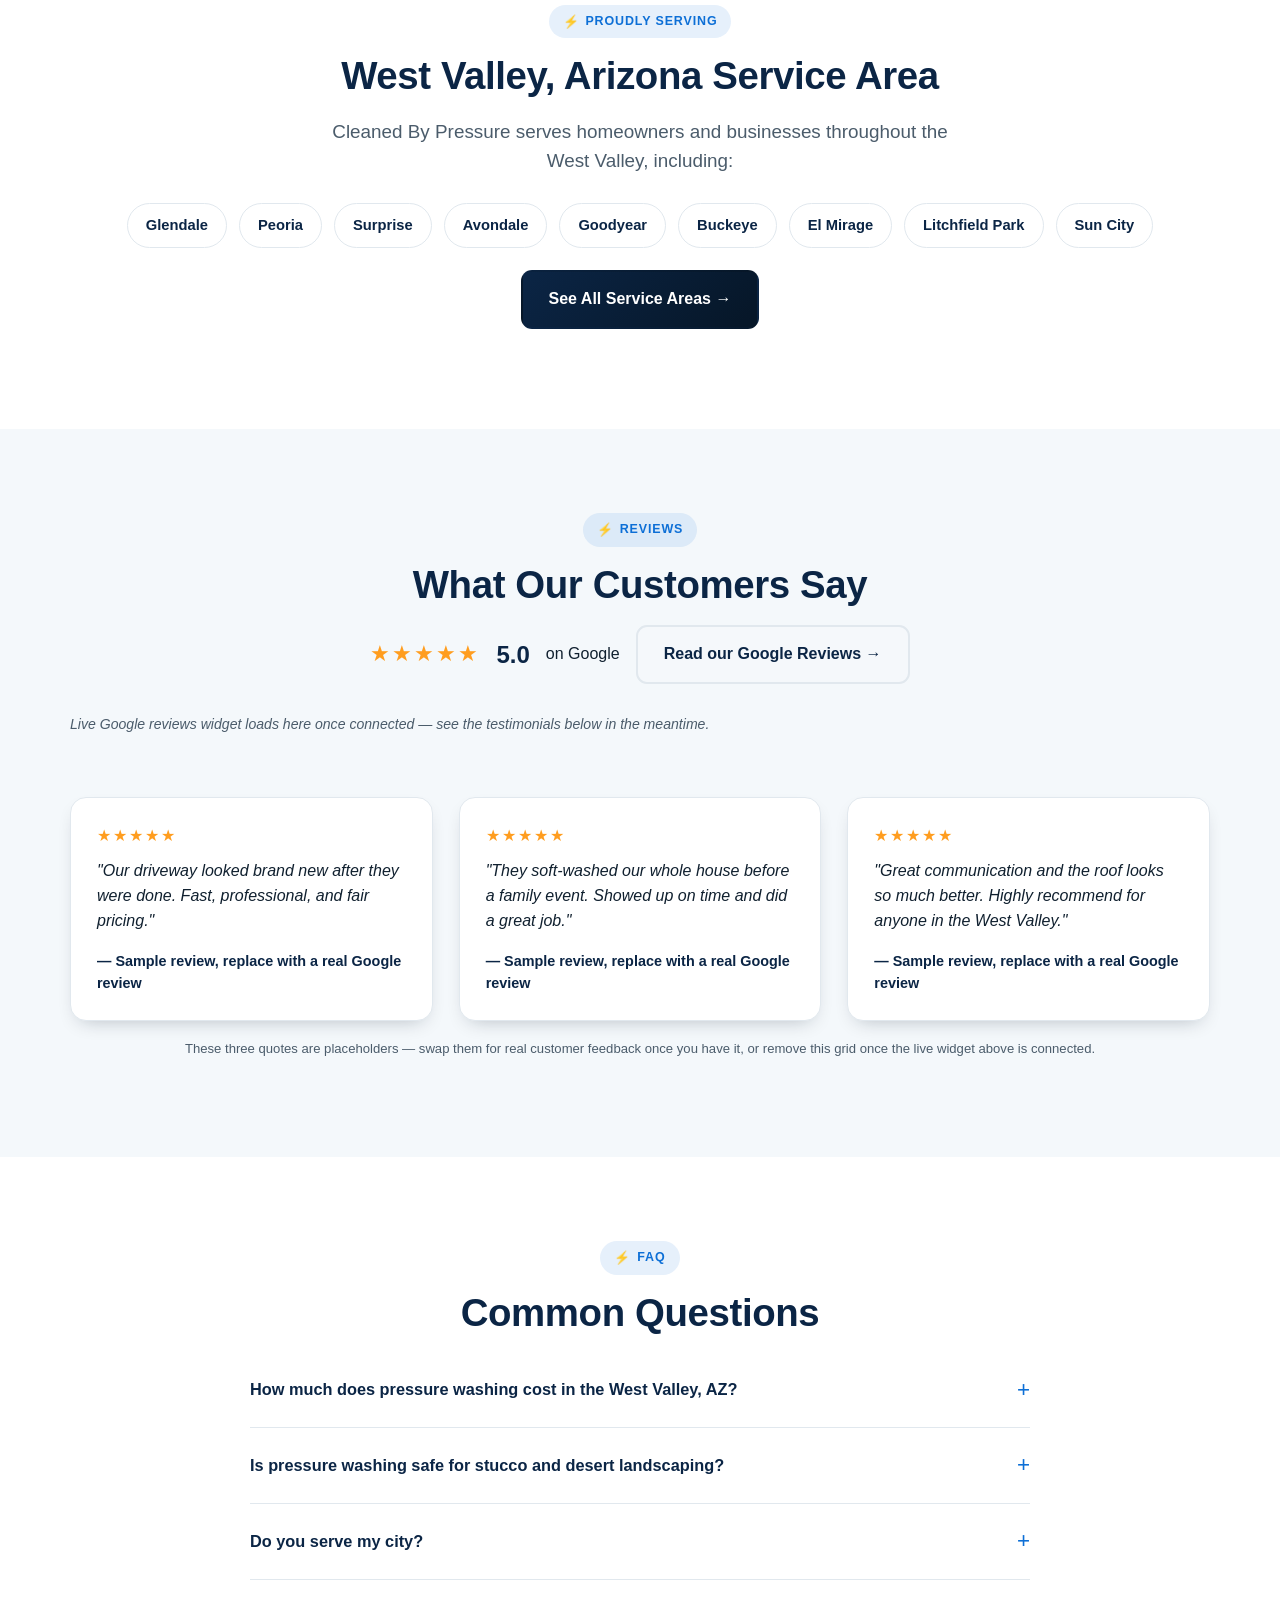
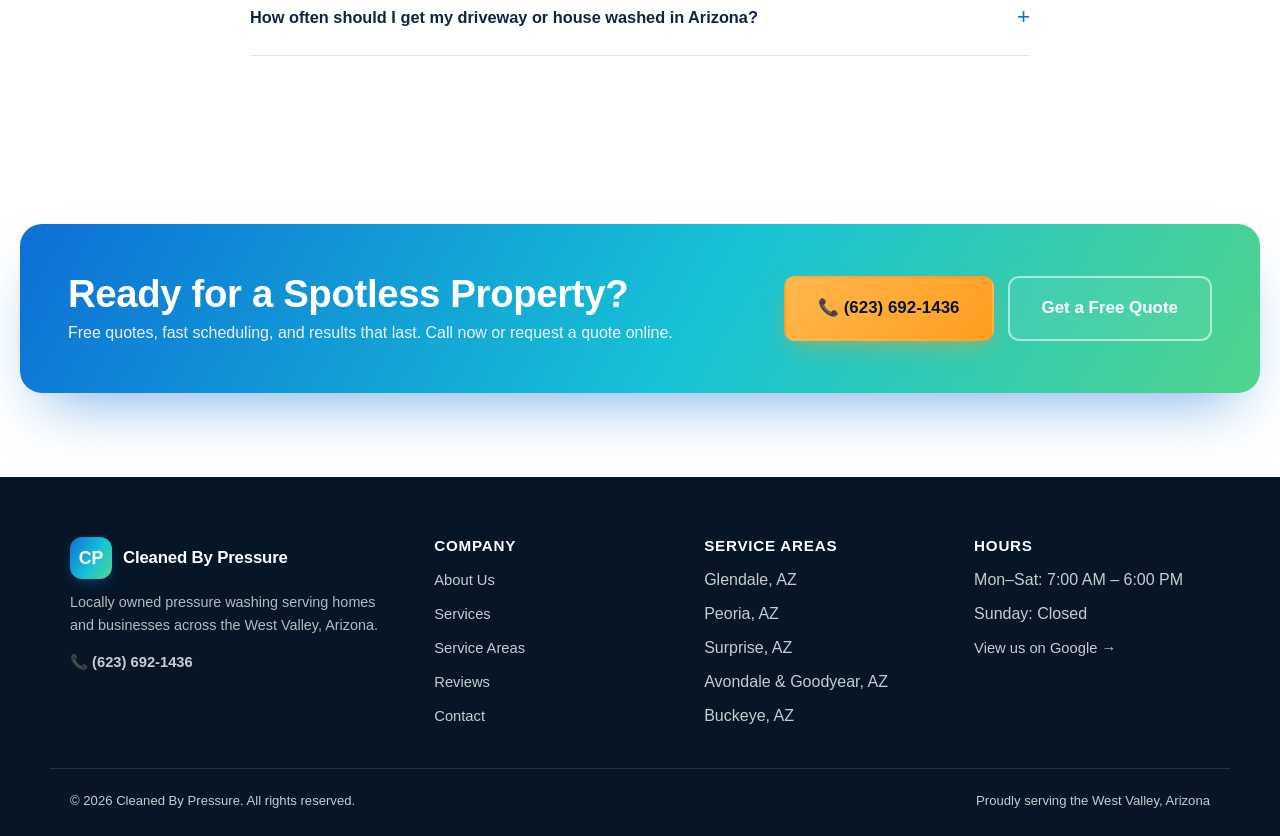
==== commit a2d5d889: "Redesign with energetic modern look, photo/logo slots, and gallery section Bolder gradient system, h" ====
--- a/index.html
+++ b/index.html
@@ -57,7 +57,7 @@
 <header class="site-header">
   <div class="wrap header-inner">
     <a class="brand" href="index.html">
-      <span class="brand-mark">CP</span>
+      <span class="brand-mark"><img src="assets/img/logo.png" alt="Cleaned By Pressure logo" onerror="this.remove()">CP</span>
       <span class="brand-text">Cleaned By Pressure<small>West Valley, Arizona</small></span>
     </a>
     <nav class="main-nav" aria-label="Primary">
@@ -65,6 +65,7 @@
       <a href="services.html">Services</a>
       <a href="service-areas.html">Service Areas</a>
       <a href="about.html">About</a>
+      <a href="index.html#gallery">Gallery</a>
       <a href="index.html#reviews">Reviews</a>
       <a href="contact.html">Contact</a>
       <a class="btn btn-primary" href="contact.html">Get a Free Quote</a>
@@ -83,7 +84,7 @@
 
 <section class="hero">
   <div class="wrap hero-grid">
-    <div>
+    <div data-reveal>
       <span class="eyebrow">West Valley, Arizona · Licensed &amp; Insured</span>
       <h1 style="color:#fff">Arizona's Trusted Pressure Washing for Homes &amp; Businesses</h1>
       <p class="lede">Cleaned By Pressure restores driveways, exteriors, and roofs across Glendale, Peoria, Surprise, Avondale, Goodyear, Buckeye and the greater West Valley — hard water stains, monsoon dust, and desert grime, gone.</p>
@@ -102,11 +103,16 @@
         <div class="hero-stat"><b>Fast</b><span>Same-Week Scheduling</span></div>
       </div>
     </div>
-    <div class="hero-panel">
-      <h3>Get a Free, No-Obligation Quote</h3>
-      <p>Tell us about your project — driveway, house exterior, roof, or a commercial storefront — and we'll get back to you fast with pricing.</p>
-      <a class="btn btn-navy btn-block" href="contact.html">Request Your Quote →</a>
-      <p style="margin-top:14px;font-size:.85rem">Prefer to talk now? <a href="tel:+16236921436" style="color:#fff;font-weight:700;text-decoration:underline">Call (623) 692-1436</a></p>
+    <div class="hero-visual" data-reveal>
+      <div class="hero-photo">
+        <div class="photo-slot">
+          <img src="assets/img/hero-1.jpg" alt="Cleaned By Pressure recent job in the West Valley, AZ" onerror="this.remove()">
+          <span class="photo-slot-icon">📸</span>
+          <span>Your best job photo goes here</span>
+          <span class="photo-slot-hint">assets/img/hero-1.jpg</span>
+        </div>
+      </div>
+      <div class="hero-float-badge"><span class="stars">★★★★★</span><span>5.0 on Google</span></div>
     </div>
   </div>
 </section>
@@ -122,7 +128,7 @@
 
 <section id="services">
   <div class="wrap">
-    <div class="center">
+    <div class="center" data-reveal>
       <span class="eyebrow">What We Do</span>
       <h2>Pressure &amp; Soft Washing Services</h2>
       <p class="lede">Residential and commercial cleaning, tailored to Arizona's desert dust, hard water, and monsoon buildup.</p>
@@ -168,9 +174,45 @@
   </div>
 </section>
 
+<section id="gallery">
+  <div class="wrap">
+    <div class="center" data-reveal>
+      <span class="eyebrow">Our Work</span>
+      <h2>Recent Jobs Around the West Valley</h2>
+      <p class="lede" style="max-width:640px;margin:0 auto">A few before-and-afters from around Glendale, Peoria, and Surprise. Photos coming soon — drop yours into <code>assets/img/</code> and they'll appear here automatically.</p>
+    </div>
+    <div class="gallery-grid" data-reveal>
+      <div class="gallery-item">
+        <div class="photo-slot">
+          <img src="assets/img/gallery-driveway.jpg" alt="Driveway pressure washing before and after" onerror="this.remove()">
+          <span class="photo-slot-icon">🚿</span><span>Driveway</span>
+        </div>
+      </div>
+      <div class="gallery-item">
+        <div class="photo-slot">
+          <img src="assets/img/gallery-house.jpg" alt="House exterior soft washing" onerror="this.remove()">
+          <span class="photo-slot-icon">🏠</span><span>House Washing</span>
+        </div>
+      </div>
+      <div class="gallery-item">
+        <div class="photo-slot">
+          <img src="assets/img/gallery-roof.jpg" alt="Roof soft washing" onerror="this.remove()">
+          <span class="photo-slot-icon">🏘️</span><span>Roof Washing</span>
+        </div>
+      </div>
+      <div class="gallery-item">
+        <div class="photo-slot">
+          <img src="assets/img/gallery-commercial.jpg" alt="Commercial storefront washing" onerror="this.remove()">
+          <span class="photo-slot-icon">🏬</span><span>Commercial</span>
+        </div>
+      </div>
+    </div>
+  </div>
+</section>
+
 <section class="section-alt">
   <div class="wrap">
-    <div class="center">
+    <div class="center" data-reveal>
       <span class="eyebrow">How It Works</span>
       <h2>Book Your Clean in 4 Easy Steps</h2>
     </div>
@@ -205,7 +247,7 @@
 
 <section id="reviews" class="section-alt">
   <div class="wrap">
-    <div class="center">
+    <div class="center" data-reveal>
       <span class="eyebrow">Reviews</span>
       <h2>What Our Customers Say</h2>
     </div>
@@ -243,7 +285,7 @@
 
 <section id="faq">
   <div class="wrap" style="max-width:820px">
-    <div class="center">
+    <div class="center" data-reveal>
       <span class="eyebrow">FAQ</span>
       <h2>Common Questions</h2>
     </div>
@@ -275,7 +317,7 @@
 </section>
 
 <section>
-  <div class="cta-band">
+  <div class="cta-band" data-reveal>
     <div>
       <h2>Ready for a Spotless Property?</h2>
       <p>Free quotes, fast scheduling, and results that last. Call now or request a quote online.</p>
@@ -291,7 +333,7 @@
   <div class="wrap footer-grid">
     <div>
       <div class="brand" style="margin-bottom:12px">
-        <span class="brand-mark">CP</span>
+        <span class="brand-mark"><img src="assets/img/logo.png" alt="Cleaned By Pressure logo" onerror="this.remove()">CP</span>
         <span class="brand-text" style="color:#fff">Cleaned By Pressure</span>
       </div>
       <p style="color:rgba(255,255,255,.7);font-size:.9rem">Locally owned pressure washing serving homes and businesses across the West Valley, Arizona.</p>
--- a/assets/css/style.css
+++ b/assets/css/style.css
@@ -2,21 +2,28 @@
 
 :root {
   --navy: #0b2545;
-  --navy-dark: #071a33;
-  --blue: #1467c8;
+  --navy-dark: #061627;
+  --blue: #0d6fd6;
   --blue-bright: #2f9bff;
   --cyan: #17c3d6;
+  --lime: #6bdc6b;
   --ink: #10202f;
   --ink-soft: #4b5c6b;
   --paper: #ffffff;
   --paper-soft: #f4f8fb;
   --line: #e1e8ee;
-  --amber: #f5a524;
-  --radius: 14px;
-  --shadow: 0 12px 30px -14px rgba(11, 37, 69, 0.35);
-  --shadow-sm: 0 4px 14px -6px rgba(11, 37, 69, 0.25);
+  --amber: #ff9d1f;
+  --amber-bright: #ffb84d;
+  --radius: 16px;
+  --shadow: 0 20px 44px -18px rgba(6, 22, 39, 0.45);
+  --shadow-sm: 0 8px 20px -10px rgba(6, 22, 39, 0.3);
+  --glow: 0 10px 26px -8px rgba(255, 157, 31, 0.55);
   --maxw: 1180px;
   --font: -apple-system, BlinkMacSystemFont, "Segoe UI", Roboto, Helvetica, Arial, sans-serif;
+  --gradient-brand: linear-gradient(120deg, var(--blue) 0%, var(--cyan) 55%, var(--lime) 120%);
+  --gradient-navy: radial-gradient(1200px 560px at 88% -12%, rgba(47,155,255,.4), transparent 60%),
+                   radial-gradient(900px 500px at 8% 110%, rgba(23,195,214,.28), transparent 55%),
+                   linear-gradient(165deg, var(--navy) 0%, var(--navy-dark) 100%);
 }
 
 * { box-sizing: border-box; }
@@ -32,60 +39,67 @@
 img { max-width: 100%; display: block; }
 a { color: inherit; }
 .wrap { max-width: var(--maxw); margin: 0 auto; padding: 0 20px; }
-section { padding: 72px 0; }
-h1, h2, h3, h4 { line-height: 1.15; margin: 0 0 .5em; font-weight: 800; color: var(--navy); }
-h1 { font-size: clamp(2rem, 4.5vw, 3.1rem); }
-h2 { font-size: clamp(1.6rem, 3vw, 2.3rem); }
+section { padding: 84px 0; }
+h1, h2, h3, h4 { line-height: 1.12; margin: 0 0 .5em; font-weight: 800; color: var(--navy); letter-spacing: -.01em; }
+h1 { font-size: clamp(2.2rem, 4.8vw, 3.4rem); }
+h2 { font-size: clamp(1.7rem, 3.2vw, 2.4rem); }
 h3 { font-size: 1.2rem; }
 p { margin: 0 0 1em; color: var(--ink-soft); }
-.lede { font-size: 1.15rem; color: var(--ink-soft); }
+.lede { font-size: 1.18rem; color: var(--ink-soft); }
 .center { text-align: center; }
 .eyebrow {
-  display: inline-block; font-weight: 700; letter-spacing: .06em; text-transform: uppercase;
-  font-size: .78rem; color: var(--blue); background: rgba(20,103,200,.09);
-  padding: 6px 12px; border-radius: 999px; margin-bottom: 14px;
-}
+  display: inline-flex; align-items: center; gap: 6px; font-weight: 800; letter-spacing: .07em; text-transform: uppercase;
+  font-size: .78rem; color: var(--blue); background: rgba(13,111,214,.1);
+  padding: 7px 14px; border-radius: 999px; margin-bottom: 16px;
+}
+.eyebrow::before { content: "\26A1"; font-size: .8rem; }
+
+/* Scroll reveal */
+[data-reveal] { opacity: 0; transform: translateY(22px); transition: opacity .6s ease, transform .6s ease; }
+[data-reveal].in-view { opacity: 1; transform: translateY(0); }
 
 /* Buttons */
 .btn {
   display: inline-flex; align-items: center; gap: 8px; justify-content: center;
-  font-weight: 700; text-decoration: none; border-radius: 10px; padding: 14px 24px;
-  border: 2px solid transparent; cursor: pointer; font-size: 1rem; transition: transform .15s ease, box-shadow .15s ease, background .15s ease;
-}
-.btn:active { transform: translateY(1px); }
-.btn-primary { background: var(--amber); color: var(--navy-dark); box-shadow: var(--shadow-sm); }
-.btn-primary:hover { background: #ffb437; }
-.btn-outline { background: transparent; color: var(--paper); border-color: rgba(255,255,255,.55); }
-.btn-outline:hover { background: rgba(255,255,255,.12); }
-.btn-navy { background: var(--navy); color: #fff; }
-.btn-navy:hover { background: var(--navy-dark); }
+  font-weight: 800; text-decoration: none; border-radius: 11px; padding: 15px 26px;
+  border: 2px solid transparent; cursor: pointer; font-size: 1rem; transition: transform .18s ease, box-shadow .18s ease, background .18s ease;
+}
+.btn:active { transform: translateY(1px) scale(.99); }
+.btn-primary { background: linear-gradient(135deg, var(--amber-bright), var(--amber)); color: var(--navy-dark); box-shadow: var(--glow); }
+.btn-primary:hover { transform: translateY(-2px); box-shadow: 0 16px 32px -10px rgba(255,157,31,.6); }
+.btn-outline { background: rgba(255,255,255,.06); color: var(--paper); border-color: rgba(255,255,255,.55); }
+.btn-outline:hover { background: rgba(255,255,255,.16); transform: translateY(-2px); }
+.btn-navy { background: linear-gradient(135deg, var(--navy), var(--navy-dark)); color: #fff; }
+.btn-navy:hover { transform: translateY(-2px); box-shadow: var(--shadow-sm); }
 .btn-block { width: 100%; }
-.btn-lg { padding: 16px 30px; font-size: 1.05rem; }
+.btn-lg { padding: 17px 32px; font-size: 1.06rem; }
 
 /* Header */
 .site-header {
-  position: sticky; top: 0; z-index: 50; background: var(--paper);
+  position: sticky; top: 0; z-index: 50; background: rgba(255,255,255,.92); backdrop-filter: blur(10px);
   border-bottom: 1px solid var(--line);
 }
-.header-inner { display: flex; align-items: center; justify-content: space-between; gap: 20px; padding: 14px 20px; }
-.brand { display: flex; align-items: center; gap: 10px; text-decoration: none; }
+.header-inner { display: flex; align-items: center; justify-content: space-between; gap: 14px; padding: 14px 20px; }
+.brand { display: flex; align-items: center; gap: 11px; text-decoration: none; flex-shrink: 0; }
 .brand-mark {
-  width: 40px; height: 40px; border-radius: 10px; background: linear-gradient(135deg, var(--blue), var(--cyan));
+  width: 42px; height: 42px; border-radius: 12px; background: var(--gradient-brand);
   display: flex; align-items: center; justify-content: center; color: #fff; font-weight: 800; font-size: 1.1rem;
-  flex-shrink: 0;
-}
-.brand-text { font-weight: 800; color: var(--navy); font-size: 1.08rem; letter-spacing: -.01em; }
-.brand-text small { display: block; font-weight: 600; color: var(--ink-soft); font-size: .68rem; text-transform: uppercase; letter-spacing: .08em; }
-
-nav.main-nav { display: flex; align-items: center; gap: 26px; }
-nav.main-nav a { text-decoration: none; font-weight: 600; color: var(--ink); font-size: .95rem; }
+  flex-shrink: 0; position: relative; overflow: hidden; box-shadow: 0 6px 16px -6px rgba(13,111,214,.6);
+}
+.brand-mark img { position: absolute; inset: 0; width: 100%; height: 100%; object-fit: cover; }
+.brand-text { font-weight: 800; color: var(--navy); font-size: 1.05rem; letter-spacing: -.01em; white-space: nowrap; }
+.brand-text small { display: block; font-weight: 700; color: var(--blue); font-size: .64rem; text-transform: uppercase; letter-spacing: .08em; }
+
+nav.main-nav { display: flex; align-items: center; gap: 18px; flex-wrap: nowrap; }
+nav.main-nav a { text-decoration: none; font-weight: 700; color: var(--ink); font-size: .92rem; white-space: nowrap; }
 nav.main-nav a:hover { color: var(--blue); }
-.header-cta { display: flex; align-items: center; gap: 14px; }
+nav.main-nav a.btn { white-space: nowrap; padding: 12px 18px; }
+.header-cta { display: flex; align-items: center; gap: 14px; flex-shrink: 0; }
 .phone-link {
   display: inline-flex; align-items: center; gap: 8px; font-weight: 800; color: var(--navy);
   text-decoration: none; font-size: 1.02rem; white-space: nowrap;
 }
-.phone-link svg { flex-shrink: 0; }
+.phone-link svg { flex-shrink: 0; color: var(--amber); }
 .nav-toggle { display: none; }
 
 @media (max-width: 880px) {
@@ -99,70 +113,101 @@
 
 /* Hero */
 .hero {
-  background: radial-gradient(1100px 480px at 85% -10%, rgba(47,155,255,.35), transparent 60%), linear-gradient(160deg, var(--navy) 0%, var(--navy-dark) 100%);
-  color: #fff; padding: 76px 0 90px; position: relative; overflow: hidden;
-}
-.hero-grid { display: grid; grid-template-columns: 1.1fr .9fr; gap: 50px; align-items: center; }
+  background: var(--gradient-navy);
+  color: #fff; padding: 84px 0 60px; position: relative; overflow: hidden;
+}
+.hero::after {
+  content: ""; position: absolute; left: 0; right: 0; bottom: -2px; height: 90px;
+  background: var(--paper);
+  clip-path: polygon(0 100%, 100% 100%, 100% 40%, 0 100%);
+}
+.hero-grid { display: grid; grid-template-columns: 1.05fr .95fr; gap: 54px; align-items: center; position: relative; z-index: 1; }
 @media (max-width: 940px) { .hero-grid { grid-template-columns: 1fr; } }
-.hero p.lede { color: rgba(255,255,255,.82); }
+.hero p.lede { color: rgba(255,255,255,.85); }
 .hero-badges { display: flex; flex-wrap: wrap; gap: 10px; margin: 22px 0 30px; }
 .hero-badge {
   display: inline-flex; align-items: center; gap: 7px; background: rgba(255,255,255,.1);
-  border: 1px solid rgba(255,255,255,.18); padding: 8px 14px; border-radius: 999px; font-size: .85rem; font-weight: 600;
+  border: 1px solid rgba(255,255,255,.2); padding: 9px 15px; border-radius: 999px; font-size: .85rem; font-weight: 700;
 }
 .hero-actions { display: flex; flex-wrap: wrap; gap: 14px; }
-.hero-stats { display: flex; gap: 28px; margin-top: 34px; flex-wrap: wrap; }
-.hero-stat b { display: block; font-size: 1.6rem; color: #fff; }
+.hero-stats { display: flex; gap: 30px; margin-top: 36px; flex-wrap: wrap; }
+.hero-stat b { display: block; font-size: 1.7rem; color: #fff; background: linear-gradient(90deg,#fff,var(--cyan)); -webkit-background-clip: text; background-clip: text; }
 .hero-stat span { font-size: .82rem; color: rgba(255,255,255,.7); }
-.hero-panel {
-  background: rgba(255,255,255,.06); border: 1px solid rgba(255,255,255,.18); border-radius: var(--radius);
-  padding: 26px; backdrop-filter: blur(6px);
-}
-.hero-panel h3 { color: #fff; margin-bottom: 6px; }
-.hero-panel p { color: rgba(255,255,255,.75); font-size: .92rem; }
+
+.hero-visual { position: relative; }
+.hero-photo {
+  aspect-ratio: 4 / 3.1; border-radius: 20px; overflow: hidden; position: relative;
+  box-shadow: 0 30px 60px -20px rgba(0,0,0,.5); border: 1px solid rgba(255,255,255,.18);
+}
+.hero-photo .photo-slot { border-radius: 20px; }
+.hero-float-badge {
+  position: absolute; left: -18px; bottom: -18px; background: #fff; color: var(--navy); border-radius: 14px;
+  padding: 14px 18px; box-shadow: var(--shadow); display: flex; align-items: center; gap: 10px; font-weight: 800; font-size: .9rem;
+  z-index: 2;
+}
+.hero-float-badge .stars { font-size: .85rem; }
+@media (max-width: 620px) { .hero-float-badge { left: 10px; bottom: -14px; padding: 10px 14px; } }
+
+/* Photo slots — graceful fallback when no image file exists yet */
+.photo-slot {
+  position: relative; width: 100%; height: 100%; overflow: hidden;
+  background: var(--gradient-brand); color: #fff; display: flex; flex-direction: column; align-items: center;
+  justify-content: center; text-align: center; padding: 18px; font-weight: 700; font-size: .88rem; gap: 8px;
+}
+.photo-slot img { position: absolute; inset: 0; width: 100%; height: 100%; object-fit: cover; }
+.photo-slot .photo-slot-icon { font-size: 1.8rem; }
+.photo-slot .photo-slot-hint { opacity: .85; font-weight: 600; font-size: .78rem; }
 
 /* Trust strip */
-.trust-strip { background: var(--paper-soft); padding: 22px 0; border-bottom: 1px solid var(--line); }
+.trust-strip { background: var(--paper-soft); padding: 24px 0; border-bottom: 1px solid var(--line); }
 .trust-strip .wrap { display: flex; flex-wrap: wrap; gap: 22px; justify-content: center; align-items: center; }
-.trust-item { display: flex; align-items: center; gap: 8px; font-weight: 700; color: var(--navy); font-size: .92rem; }
+.trust-item { display: flex; align-items: center; gap: 8px; font-weight: 800; color: var(--navy); font-size: .92rem; }
 
 /* Cards / grids */
-.grid-3 { display: grid; grid-template-columns: repeat(3, 1fr); gap: 24px; margin-top: 40px; }
-.grid-4 { display: grid; grid-template-columns: repeat(4, 1fr); gap: 20px; margin-top: 40px; }
+.grid-3 { display: grid; grid-template-columns: repeat(3, 1fr); gap: 26px; margin-top: 44px; }
+.grid-4 { display: grid; grid-template-columns: repeat(4, 1fr); gap: 20px; margin-top: 44px; }
 @media (max-width: 940px) { .grid-3 { grid-template-columns: repeat(2, 1fr); } .grid-4 { grid-template-columns: repeat(2, 1fr); } }
 @media (max-width: 620px) { .grid-3, .grid-4 { grid-template-columns: 1fr; } }
 
 .card {
-  background: var(--paper); border: 1px solid var(--line); border-radius: var(--radius); padding: 26px;
-  box-shadow: var(--shadow-sm); transition: transform .15s ease, box-shadow .15s ease;
-}
-.card:hover { transform: translateY(-3px); box-shadow: var(--shadow); }
+  background: var(--paper); border: 1px solid var(--line); border-radius: var(--radius); padding: 28px;
+  box-shadow: var(--shadow-sm); transition: transform .2s ease, box-shadow .2s ease, border-color .2s ease;
+}
+.card:hover { transform: translateY(-5px); box-shadow: var(--shadow); border-color: transparent; }
 .card .icon {
-  width: 48px; height: 48px; border-radius: 12px; background: rgba(20,103,200,.1); color: var(--blue);
-  display: flex; align-items: center; justify-content: center; margin-bottom: 16px;
+  width: 52px; height: 52px; border-radius: 14px; background: var(--gradient-brand); color: #fff;
+  display: flex; align-items: center; justify-content: center; margin-bottom: 18px; box-shadow: 0 10px 20px -8px rgba(13,111,214,.5);
 }
 .card ul { margin: 10px 0 0; padding-left: 18px; color: var(--ink-soft); font-size: .92rem; }
 .card ul li { margin-bottom: 4px; }
-.card a.card-link { display: inline-flex; align-items: center; gap: 6px; margin-top: 10px; font-weight: 700; color: var(--blue); text-decoration: none; font-size: .92rem; }
+.card a.card-link { display: inline-flex; align-items: center; gap: 6px; margin-top: 10px; font-weight: 800; color: var(--blue); text-decoration: none; font-size: .92rem; }
 
 .section-alt { background: var(--paper-soft); }
 
+/* Gallery */
+.gallery-grid { display: grid; grid-template-columns: repeat(4, 1fr); gap: 18px; margin-top: 44px; }
+@media (max-width: 940px) { .gallery-grid { grid-template-columns: repeat(2, 1fr); } }
+@media (max-width: 560px) { .gallery-grid { grid-template-columns: 1fr; } }
+.gallery-item { aspect-ratio: 1 / 1; border-radius: var(--radius); overflow: hidden; box-shadow: var(--shadow-sm); }
+
 /* Steps */
-.steps { display: grid; grid-template-columns: repeat(4, 1fr); gap: 22px; margin-top: 40px; counter-reset: step; }
+.steps { display: grid; grid-template-columns: repeat(4, 1fr); gap: 24px; margin-top: 44px; counter-reset: step; }
 @media (max-width: 780px) { .steps { grid-template-columns: repeat(2, 1fr); } }
 @media (max-width: 480px) { .steps { grid-template-columns: 1fr; } }
 .step { position: relative; padding-left: 4px; }
 .step .num {
-  width: 42px; height: 42px; border-radius: 50%; background: var(--navy); color: #fff; font-weight: 800;
+  width: 44px; height: 44px; border-radius: 50%; background: var(--gradient-brand); color: #fff; font-weight: 800;
   display: flex; align-items: center; justify-content: center; margin-bottom: 14px; font-size: 1.05rem;
+  box-shadow: 0 10px 20px -8px rgba(13,111,214,.5);
 }
 
 /* Service areas */
 .area-list { display: flex; flex-wrap: wrap; gap: 12px; margin-top: 28px; }
 .area-chip {
   background: var(--paper); border: 1px solid var(--line); border-radius: 999px; padding: 10px 18px;
-  font-weight: 700; color: var(--navy); font-size: .92rem;
-}
+  font-weight: 800; color: var(--navy); font-size: .92rem; transition: transform .15s ease, box-shadow .15s ease;
+}
+.area-chip:hover { transform: translateY(-2px); box-shadow: var(--shadow-sm); }
 
 /* Reviews */
 .reviews-summary { display: flex; align-items: center; gap: 16px; flex-wrap: wrap; margin-bottom: 26px; }
@@ -172,10 +217,10 @@
   content: "Live Google reviews widget loads here once connected — see the testimonials below in the meantime.";
   display: block; color: var(--ink-soft); font-size: .88rem; font-style: italic; padding: 4px 0 18px;
 }
-.testimonial { background: var(--paper); border: 1px solid var(--line); border-radius: var(--radius); padding: 24px; box-shadow: var(--shadow-sm); }
+.testimonial { background: var(--paper); border: 1px solid var(--line); border-radius: var(--radius); padding: 26px; box-shadow: var(--shadow-sm); }
 .testimonial .stars { font-size: 1rem; margin-bottom: 10px; }
 .testimonial p { font-style: italic; color: var(--ink); }
-.testimonial .who { font-weight: 700; color: var(--navy); font-size: .9rem; margin-top: 10px; }
+.testimonial .who { font-weight: 800; color: var(--navy); font-size: .9rem; margin-top: 10px; }
 
 /* FAQ */
 .faq-item { border-bottom: 1px solid var(--line); padding: 20px 0; }
@@ -187,26 +232,27 @@
 
 /* CTA band */
 .cta-band {
-  background: linear-gradient(135deg, var(--blue), var(--cyan)); color: #fff; border-radius: 20px; padding: 46px;
+  background: var(--gradient-brand); color: #fff; border-radius: 22px; padding: 48px;
   display: flex; justify-content: space-between; align-items: center; gap: 26px; flex-wrap: wrap; margin: 0 20px;
+  box-shadow: 0 30px 60px -24px rgba(13,111,214,.55);
 }
 .cta-band h2 { color: #fff; margin-bottom: 6px; }
-.cta-band p { color: rgba(255,255,255,.9); margin: 0; }
+.cta-band p { color: rgba(255,255,255,.92); margin: 0; }
 
 /* Forms */
-.form-card { background: var(--paper); border: 1px solid var(--line); border-radius: var(--radius); padding: 30px; box-shadow: var(--shadow); }
+.form-card { background: var(--paper); border: 1px solid var(--line); border-radius: var(--radius); padding: 32px; box-shadow: var(--shadow); }
 .form-row { display: grid; grid-template-columns: 1fr 1fr; gap: 16px; }
 @media (max-width: 620px) { .form-row { grid-template-columns: 1fr; } }
 .field { margin-bottom: 16px; }
 .field label { display: block; font-weight: 700; font-size: .88rem; color: var(--navy); margin-bottom: 6px; }
 .field input, .field select, .field textarea {
-  width: 100%; padding: 12px 14px; border: 1.5px solid var(--line); border-radius: 9px; font-size: .96rem; font-family: inherit; background: #fff;
-}
-.field input:focus, .field select:focus, .field textarea:focus { outline: none; border-color: var(--blue); }
+  width: 100%; padding: 13px 14px; border: 1.5px solid var(--line); border-radius: 10px; font-size: .96rem; font-family: inherit; background: #fff;
+}
+.field input:focus, .field select:focus, .field textarea:focus { outline: none; border-color: var(--blue); box-shadow: 0 0 0 4px rgba(13,111,214,.12); }
 .form-note { font-size: .82rem; color: var(--ink-soft); }
 
 /* Footer */
-footer.site-footer { background: var(--navy-dark); color: rgba(255,255,255,.78); padding: 56px 0 26px; }
+footer.site-footer { background: var(--navy-dark); color: rgba(255,255,255,.78); padding: 60px 0 26px; }
 .footer-grid { display: grid; grid-template-columns: 1.4fr 1fr 1fr 1fr; gap: 34px; }
 @media (max-width: 780px) { .footer-grid { grid-template-columns: 1fr 1fr; } }
 @media (max-width: 480px) { .footer-grid { grid-template-columns: 1fr; } }
@@ -219,7 +265,7 @@
 /* Sticky call bar (mobile) */
 .sticky-call {
   position: fixed; left: 0; right: 0; bottom: 0; z-index: 60; display: none;
-  background: var(--navy-dark); padding: 10px 14px; box-shadow: 0 -6px 18px rgba(0,0,0,.2);
+  background: var(--navy-dark); padding: 10px 14px; box-shadow: 0 -6px 18px rgba(0,0,0,.25);
 }
 .sticky-call .row { display: flex; gap: 10px; }
 .sticky-call .btn { flex: 1; padding: 13px 10px; font-size: .92rem; }
@@ -228,17 +274,18 @@
 /* Floating action buttons (desktop) */
 .fab-stack { position: fixed; right: 20px; bottom: 24px; z-index: 55; display: flex; flex-direction: column; gap: 12px; align-items: flex-end; }
 .fab {
-  width: 56px; height: 56px; border-radius: 50%; display: flex; align-items: center; justify-content: center;
-  color: #fff; text-decoration: none; box-shadow: 0 10px 24px -8px rgba(11,37,69,.5); font-weight: 700;
-}
-.fab-call { background: var(--amber); color: var(--navy-dark); }
+  width: 58px; height: 58px; border-radius: 50%; display: flex; align-items: center; justify-content: center;
+  color: #fff; text-decoration: none; box-shadow: var(--glow); font-weight: 700; animation: pulse 2.4s ease-in-out infinite;
+}
+.fab-call { background: linear-gradient(135deg, var(--amber-bright), var(--amber)); color: var(--navy-dark); }
 @media (max-width: 780px) { .fab-call { display: none; } }
+@keyframes pulse { 0%, 100% { transform: scale(1); } 50% { transform: scale(1.06); } }
 
 /* Breadcrumb / page hero (interior pages) */
-.page-hero { background: linear-gradient(160deg, var(--navy), var(--navy-dark)); color: #fff; padding: 54px 0; }
-.page-hero p { color: rgba(255,255,255,.8); max-width: 720px; }
-.crumbs { font-size: .82rem; color: rgba(255,255,255,.6); margin-bottom: 12px; }
-.crumbs a { color: rgba(255,255,255,.8); text-decoration: none; }
+.page-hero { background: var(--gradient-navy); color: #fff; padding: 60px 0; position: relative; overflow: hidden; }
+.page-hero p { color: rgba(255,255,255,.85); max-width: 720px; }
+.crumbs { font-size: .82rem; color: rgba(255,255,255,.65); margin-bottom: 12px; }
+.crumbs a { color: rgba(255,255,255,.85); text-decoration: none; }
 
 /* Utility */
 .mt-0 { margin-top: 0; }
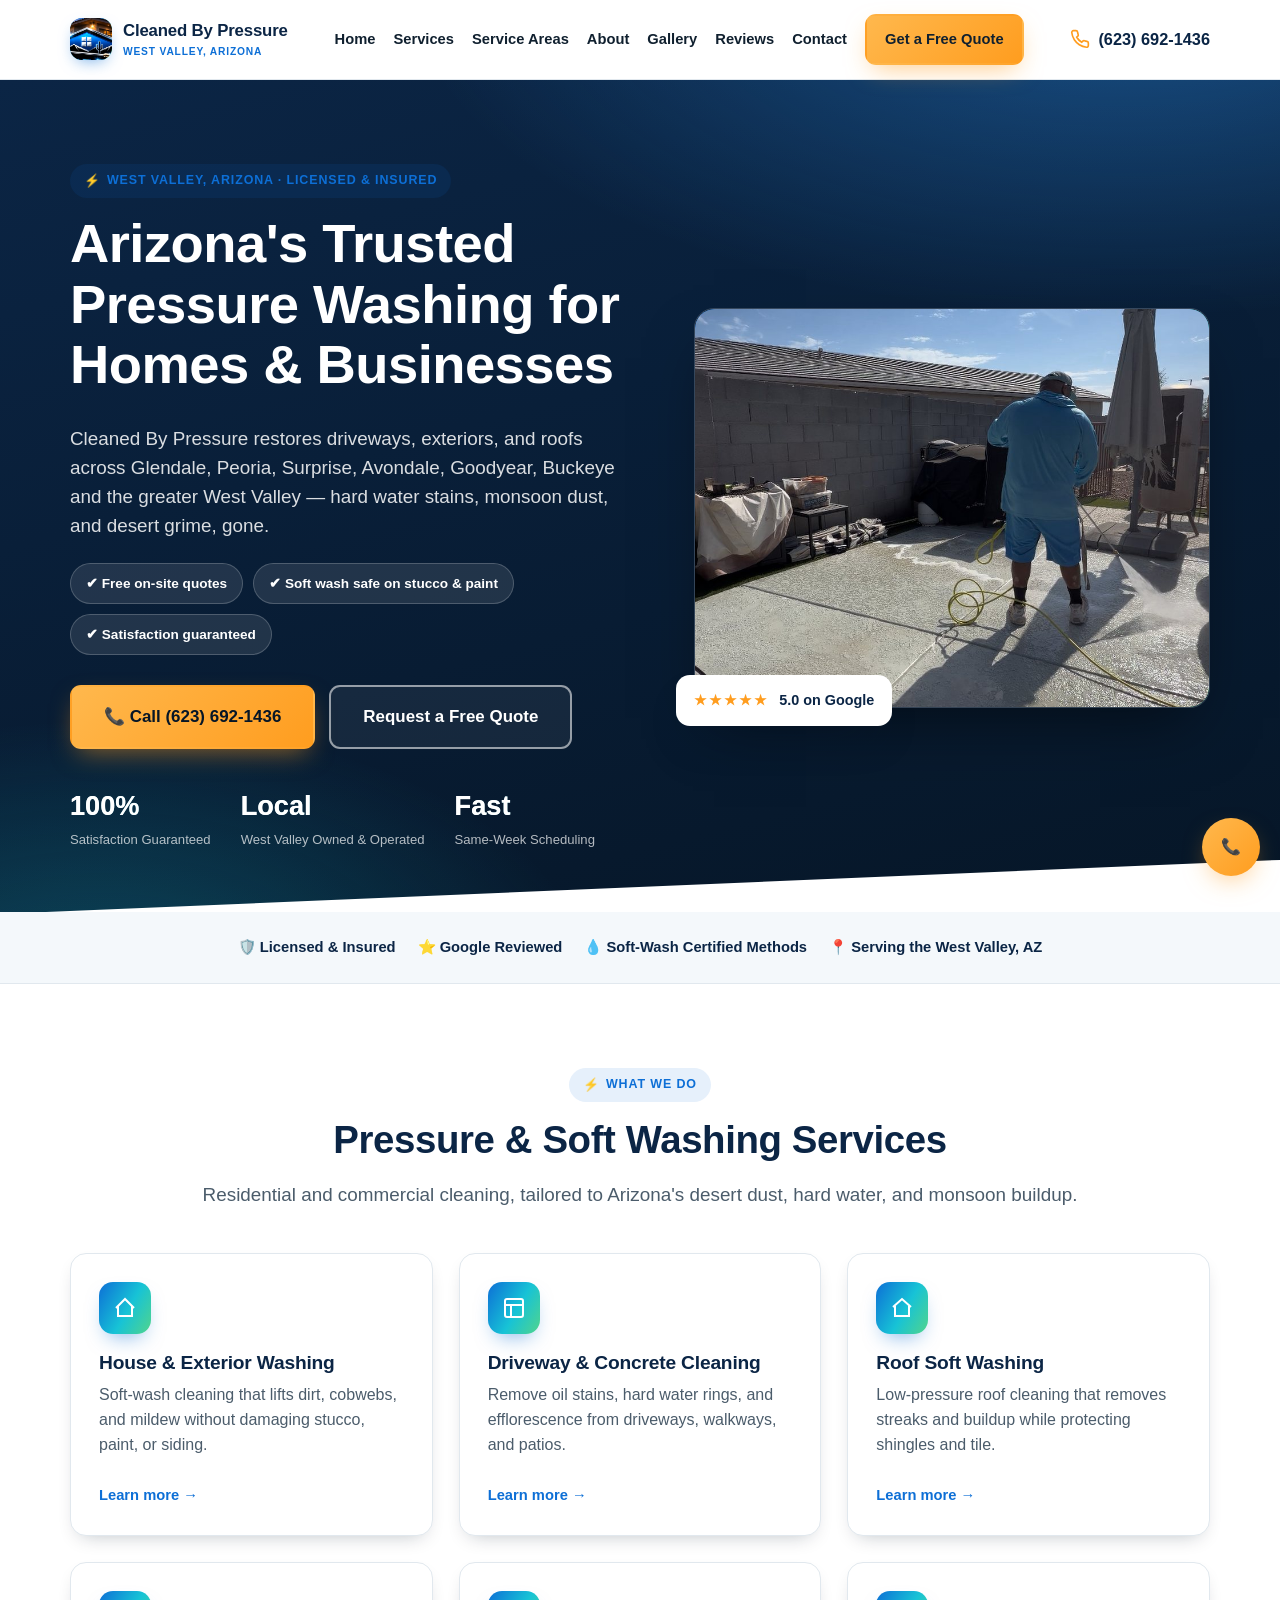
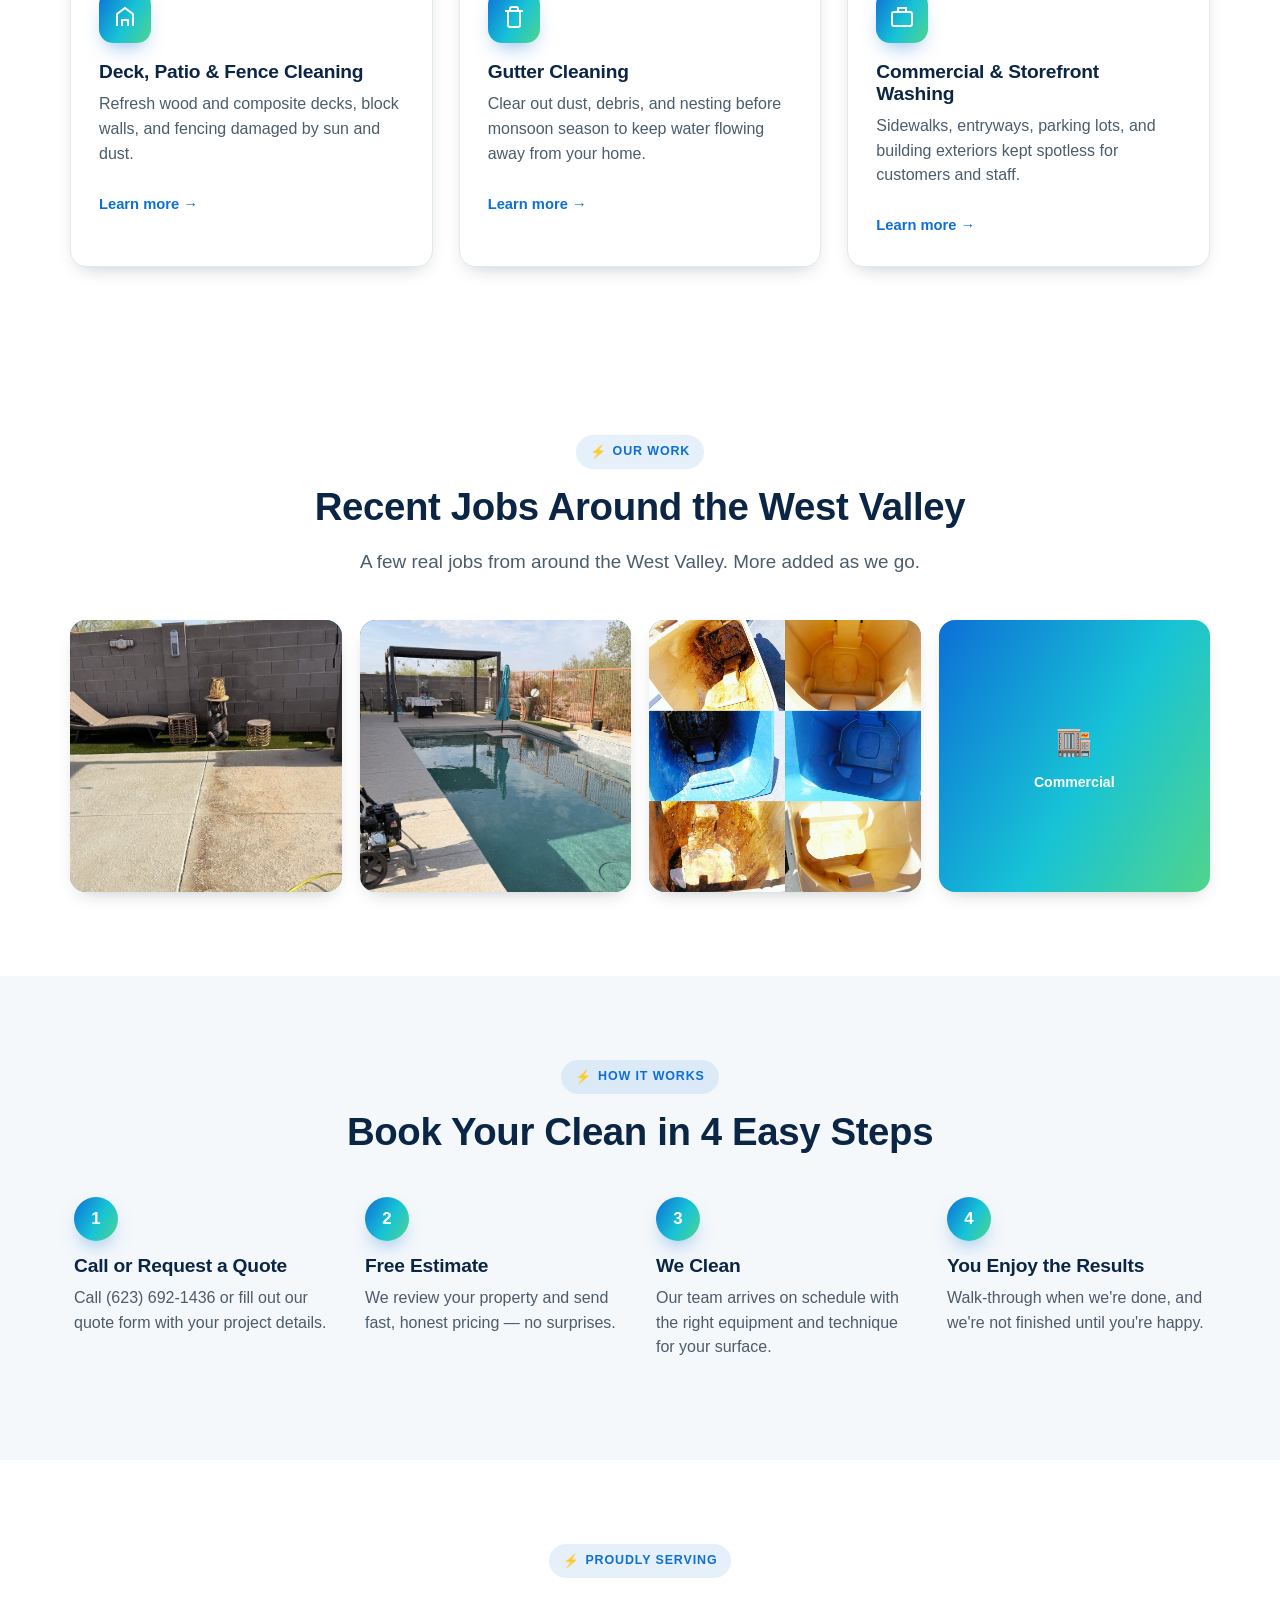
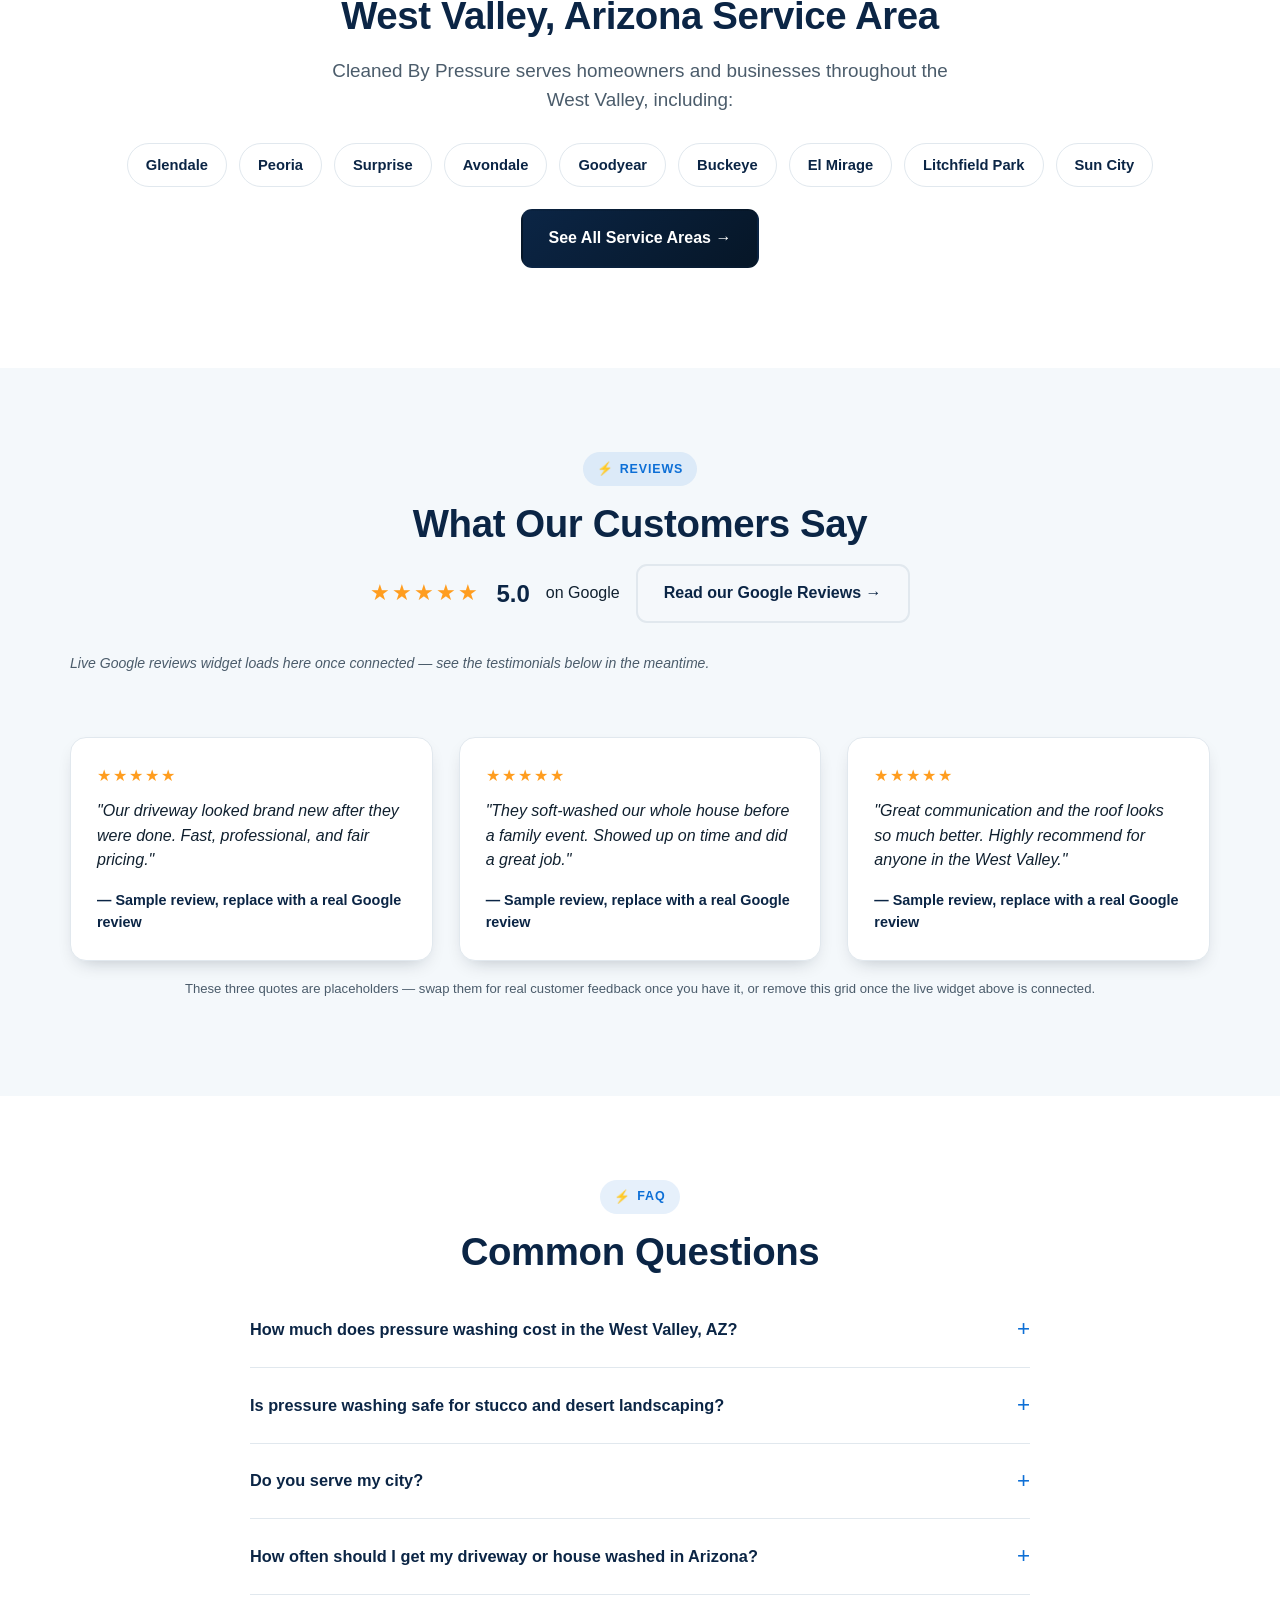
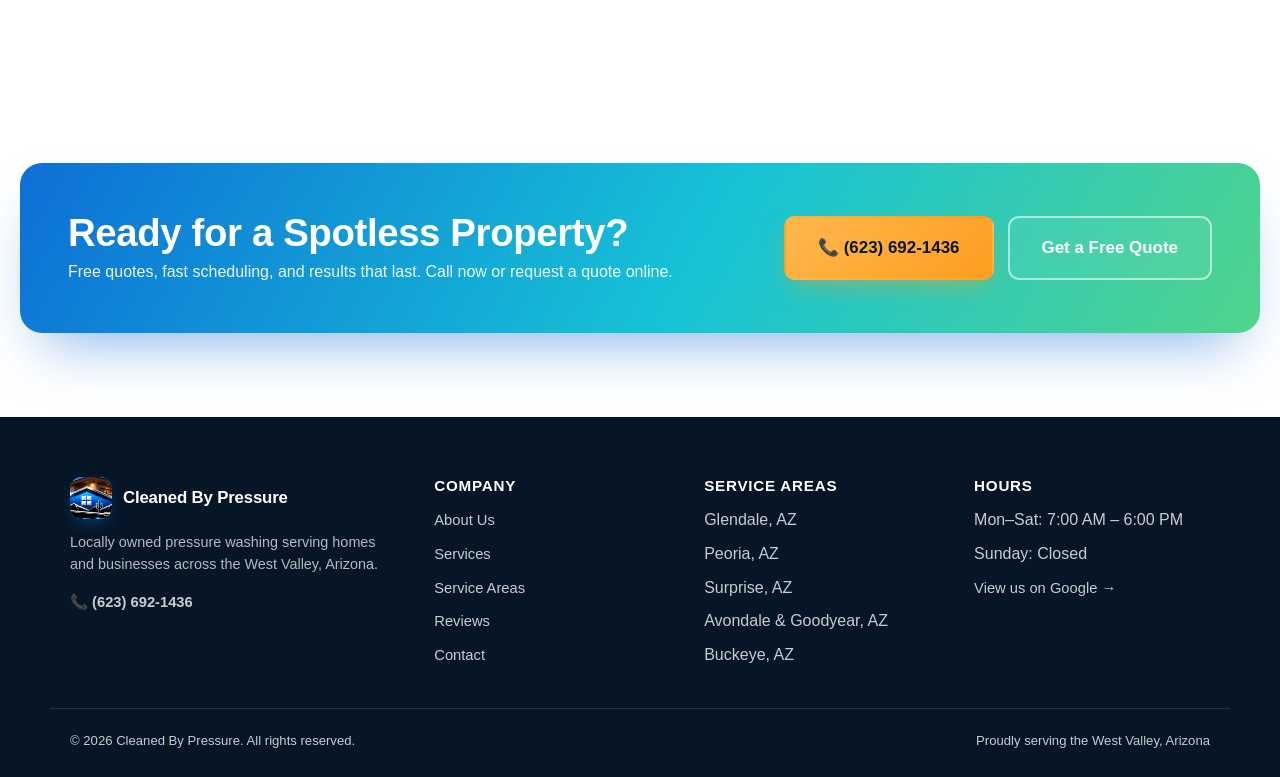
==== commit 5d75fee9: "Add real logo and job photos; fix image stacking bug in photo slots Wire in the logo and photos: a c" ====
--- a/index.html
+++ b/index.html
@@ -11,7 +11,8 @@
 <meta property="og:title" content="Pressure Washing in Glendale, Peoria &amp; the West Valley, AZ | Cleaned By Pressure">
 <meta property="og:description" content="Licensed &amp; insured house washing, driveway cleaning, roof soft washing and commercial pressure washing across the West Valley, AZ. Free quotes — call (623) 692-1436.">
 <meta property="og:url" content="https://cleanedbypressure.com/">
-<meta name="twitter:card" content="summary">
+<meta property="og:image" content="https://cleanedbypressure.com/assets/img/og-cover.jpg">
+<meta name="twitter:card" content="summary_large_image">
 <link rel="icon" href="data:image/svg+xml,%3Csvg xmlns='http://www.w3.org/2000/svg' viewBox='0 0 64 64'%3E%3Crect width='64' height='64' rx='14' fill='%230b2545'/%3E%3Cpath d='M20 44c4-14 8-20 12-24 4 4 8 10 12 24' stroke='%2317c3d6' stroke-width='5' fill='none' stroke-linecap='round'/%3E%3C/svg%3E">
 <link rel="stylesheet" href="assets/css/style.css">
 <script type="application/ld+json">
@@ -57,7 +58,7 @@
 <header class="site-header">
   <div class="wrap header-inner">
     <a class="brand" href="index.html">
-      <span class="brand-mark"><img src="assets/img/logo.png" alt="Cleaned By Pressure logo" onerror="this.remove()">CP</span>
+      <span class="brand-mark"><img src="assets/img/logo.jpg" alt="Cleaned By Pressure logo" onerror="this.remove()">CP</span>
       <span class="brand-text">Cleaned By Pressure<small>West Valley, Arizona</small></span>
     </a>
     <nav class="main-nav" aria-label="Primary">
@@ -179,25 +180,25 @@
     <div class="center" data-reveal>
       <span class="eyebrow">Our Work</span>
       <h2>Recent Jobs Around the West Valley</h2>
-      <p class="lede" style="max-width:640px;margin:0 auto">A few before-and-afters from around Glendale, Peoria, and Surprise. Photos coming soon — drop yours into <code>assets/img/</code> and they'll appear here automatically.</p>
+      <p class="lede" style="max-width:640px;margin:0 auto">A few real jobs from around the West Valley. More added as we go.</p>
     </div>
     <div class="gallery-grid" data-reveal>
       <div class="gallery-item">
         <div class="photo-slot">
-          <img src="assets/img/gallery-driveway.jpg" alt="Driveway pressure washing before and after" onerror="this.remove()">
-          <span class="photo-slot-icon">🚿</span><span>Driveway</span>
+          <img src="assets/img/gallery-patio.jpg" alt="Patio and concrete pressure washing, removing rust and hard water staining" onerror="this.remove()">
+          <span class="photo-slot-icon">🚿</span><span>Patio &amp; Concrete</span>
         </div>
       </div>
       <div class="gallery-item">
         <div class="photo-slot">
-          <img src="assets/img/gallery-house.jpg" alt="House exterior soft washing" onerror="this.remove()">
-          <span class="photo-slot-icon">🏠</span><span>House Washing</span>
+          <img src="assets/img/gallery-pool-deck.jpg" alt="Pool deck pressure washing" onerror="this.remove()">
+          <span class="photo-slot-icon">🏊</span><span>Pool Deck Cleaning</span>
         </div>
       </div>
       <div class="gallery-item">
         <div class="photo-slot">
-          <img src="assets/img/gallery-roof.jpg" alt="Roof soft washing" onerror="this.remove()">
-          <span class="photo-slot-icon">🏘️</span><span>Roof Washing</span>
+          <img src="assets/img/gallery-bin-cleaning.jpg" alt="Trash bin before and after cleaning" onerror="this.remove()">
+          <span class="photo-slot-icon">🗑️</span><span>Trash Bin Detailing</span>
         </div>
       </div>
       <div class="gallery-item">
@@ -333,7 +334,7 @@
   <div class="wrap footer-grid">
     <div>
       <div class="brand" style="margin-bottom:12px">
-        <span class="brand-mark"><img src="assets/img/logo.png" alt="Cleaned By Pressure logo" onerror="this.remove()">CP</span>
+        <span class="brand-mark"><img src="assets/img/logo.jpg" alt="Cleaned By Pressure logo" onerror="this.remove()">CP</span>
         <span class="brand-text" style="color:#fff">Cleaned By Pressure</span>
       </div>
       <p style="color:rgba(255,255,255,.7);font-size:.9rem">Locally owned pressure washing serving homes and businesses across the West Valley, Arizona.</p>
--- a/assets/css/style.css
+++ b/assets/css/style.css
@@ -86,7 +86,7 @@
   display: flex; align-items: center; justify-content: center; color: #fff; font-weight: 800; font-size: 1.1rem;
   flex-shrink: 0; position: relative; overflow: hidden; box-shadow: 0 6px 16px -6px rgba(13,111,214,.6);
 }
-.brand-mark img { position: absolute; inset: 0; width: 100%; height: 100%; object-fit: cover; }
+.brand-mark img { position: absolute; inset: 0; width: 100%; height: 100%; object-fit: cover; z-index: 1; }
 .brand-text { font-weight: 800; color: var(--navy); font-size: 1.05rem; letter-spacing: -.01em; white-space: nowrap; }
 .brand-text small { display: block; font-weight: 700; color: var(--blue); font-size: .64rem; text-transform: uppercase; letter-spacing: .08em; }
 
@@ -154,7 +154,7 @@
   background: var(--gradient-brand); color: #fff; display: flex; flex-direction: column; align-items: center;
   justify-content: center; text-align: center; padding: 18px; font-weight: 700; font-size: .88rem; gap: 8px;
 }
-.photo-slot img { position: absolute; inset: 0; width: 100%; height: 100%; object-fit: cover; }
+.photo-slot img { position: absolute; inset: 0; width: 100%; height: 100%; object-fit: cover; z-index: 1; }
 .photo-slot .photo-slot-icon { font-size: 1.8rem; }
 .photo-slot .photo-slot-hint { opacity: .85; font-weight: 600; font-size: .78rem; }
 
@@ -284,6 +284,10 @@
 /* Breadcrumb / page hero (interior pages) */
 .page-hero { background: var(--gradient-navy); color: #fff; padding: 60px 0; position: relative; overflow: hidden; }
 .page-hero p { color: rgba(255,255,255,.85); max-width: 720px; }
+.page-hero.has-brand-photo {
+  background-image: linear-gradient(rgba(6,22,39,.82), rgba(6,22,39,.88)), url("../img/logo-full.jpg");
+  background-size: cover; background-position: center 30%;
+}
 .crumbs { font-size: .82rem; color: rgba(255,255,255,.65); margin-bottom: 12px; }
 .crumbs a { color: rgba(255,255,255,.85); text-decoration: none; }
 
